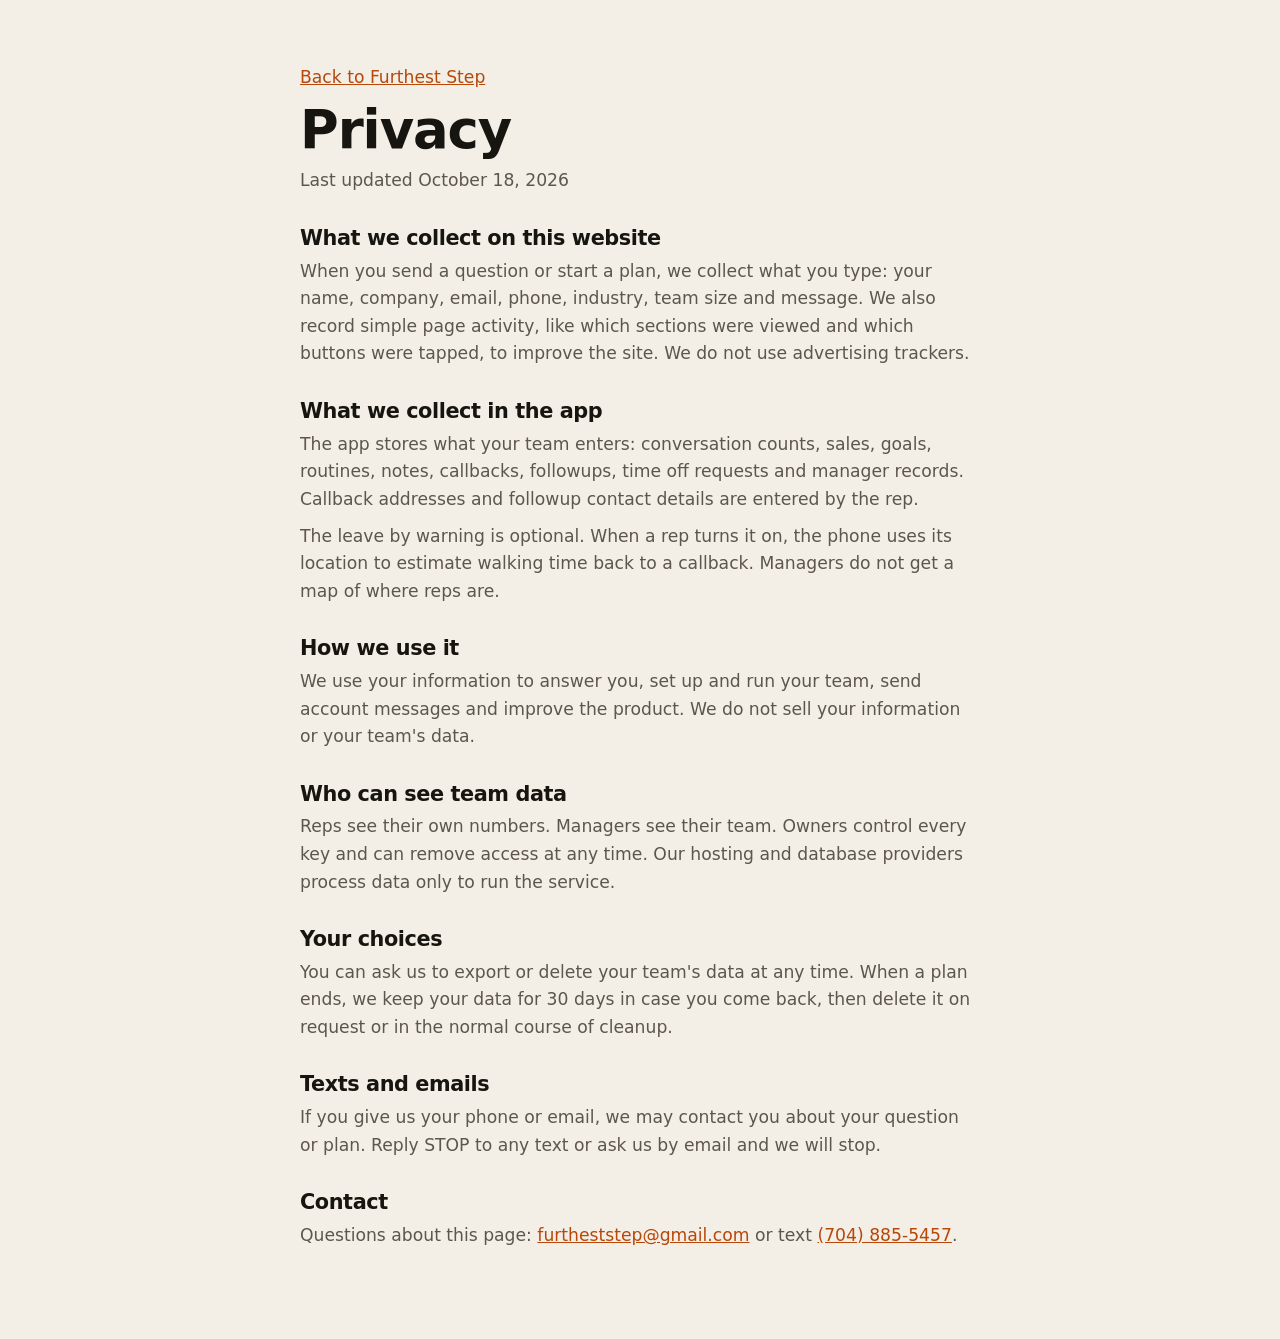
==== privacy.html @ fbd8102a "Features section, car sales, intro pricing, privacy and terms, industry image fix, honest industry l" ====
<!doctype html><html lang="en"><head><meta charset="utf-8"><meta name="viewport" content="width=device-width,initial-scale=1">
<title>Privacy | Furthest Step</title>
<link href="https://api.fontshare.com/v2/css?f[]=cabinet-grotesk@700,800&f[]=satoshi@400,500,700&display=swap" rel="stylesheet">
<link rel="stylesheet" href="./base.css"><link rel="stylesheet" href="./style.css?v=15"></head><body><main class="legal">
<p><a href="./index.html">Back to Furthest Step</a></p><h1>Privacy</h1><p>Last updated October 18, 2026</p><h2>What we collect on this website</h2>
<p>When you send a question or start a plan, we collect what you type: your name, company, email, phone, industry, team size and message. We also record simple page activity, like which sections were viewed and which buttons were tapped, to improve the site. We do not use advertising trackers.</p>
<h2>What we collect in the app</h2>
<p>The app stores what your team enters: conversation counts, sales, goals, routines, notes, callbacks, followups, time off requests and manager records. Callback addresses and followup contact details are entered by the rep.</p>
<p>The leave by warning is optional. When a rep turns it on, the phone uses its location to estimate walking time back to a callback. Managers do not get a map of where reps are.</p>
<h2>How we use it</h2>
<p>We use your information to answer you, set up and run your team, send account messages and improve the product. We do not sell your information or your team's data.</p>
<h2>Who can see team data</h2>
<p>Reps see their own numbers. Managers see their team. Owners control every key and can remove access at any time. Our hosting and database providers process data only to run the service.</p>
<h2>Your choices</h2>
<p>You can ask us to export or delete your team's data at any time. When a plan ends, we keep your data for 30 days in case you come back, then delete it on request or in the normal course of cleanup.</p>
<h2>Texts and emails</h2>
<p>If you give us your phone or email, we may contact you about your question or plan. Reply STOP to any text or ask us by email and we will stop.</p><h2>Contact</h2><p>Questions about this page: <a href="mailto:furtheststep@gmail.com">furtheststep@gmail.com</a> or text <a href="sms:+17048855457">(704) 885-5457</a>.</p></main></body></html>
---- base.css ----
*,*::before,*::after{box-sizing:border-box;margin:0;padding:0}
html{-moz-text-size-adjust:none;-webkit-text-size-adjust:none;text-size-adjust:none;-webkit-font-smoothing:antialiased;-moz-osx-font-smoothing:grayscale;text-rendering:optimizeLegibility;scroll-behavior:smooth;scroll-padding-top:5rem}
body{min-height:100dvh;line-height:1.6;font-family:var(--font-body,sans-serif);font-size:var(--text-base);color:var(--color-text);background-color:var(--color-bg)}
img,picture,video,canvas,svg{display:block;max-width:100%;height:auto}
ul[role='list'],ol[role='list']{list-style:none}
input,button,textarea,select{font:inherit;color:inherit}
h1,h2,h3,h4,h5,h6{text-wrap:balance;line-height:1.1}
p,li,figcaption{text-wrap:pretty;max-width:68ch}
::selection{background:oklch(from var(--color-primary) l c h / .3);color:var(--color-text)}
:focus-visible{outline:2px solid var(--color-primary);outline-offset:3px;border-radius:4px}
@media (prefers-reduced-motion:reduce){*,*::before,*::after{animation-duration:.01ms!important;animation-iteration-count:1!important;transition-duration:.01ms!important;scroll-behavior:auto!important}}
button{cursor:pointer;background:none;border:none}
table{border-collapse:collapse;width:100%}
a,button,[role='button'],input,textarea,select{transition:color .18s ease,background .18s ease,border-color .18s ease,box-shadow .18s ease,transform .18s ease}
.sr-only{position:absolute;width:1px;height:1px;padding:0;margin:-1px;overflow:hidden;clip:rect(0,0,0,0);white-space:nowrap;border-width:0}
---- style.css ----
:root{
  --color-bg:#F3EFE6;--color-surface:#FBF9F4;--color-surface-2:#ECE6DA;
  --color-text:#17150F;--color-muted:#5C574C;--color-faint:#8C8678;--color-line:#D9D2C3;
  --color-primary:#F26A1B;--color-primary-ink:#1A0F05;--color-primary-deep:#B8470A;
  --color-ink:#17150F;--color-ink-2:#24211A;--color-paper:#F3EFE6;
  --color-good:#2F7D4F;--color-warn:#B8470A;
  --font-display:'Cabinet Grotesk','Satoshi',system-ui,sans-serif;
  --font-body:'Satoshi',system-ui,sans-serif;
  --text-xs:clamp(.75rem,.72rem + .15vw,.82rem);
  --text-sm:clamp(.875rem,.85rem + .15vw,.95rem);
  --text-base:clamp(1rem,.97rem + .15vw,1.075rem);
  --text-lg:clamp(1.125rem,1.05rem + .4vw,1.3rem);
  --text-xl:clamp(1.4rem,1.2rem + 1vw,1.9rem);
  --text-2xl:clamp(2rem,1.5rem + 2.4vw,3.3rem);
  --text-hero:clamp(2.6rem,1.6rem + 4.6vw,5.6rem);
  --radius:14px;--radius-sm:8px;--radius-lg:24px;
  --shadow:0 1px 2px rgba(23,21,15,.06),0 8px 24px rgba(23,21,15,.08);
  --shadow-lg:0 2px 4px rgba(23,21,15,.08),0 24px 60px rgba(23,21,15,.18);
  --wrap:1200px;
}
body{overflow-x:hidden}
.wrap{max-width:var(--wrap);margin-inline:auto;padding-inline:clamp(1.1rem,4vw,2.5rem)}
.eyebrow{font-size:var(--text-xs);font-weight:700;letter-spacing:.14em;text-transform:uppercase;color:var(--color-primary-deep)}
.dark .eyebrow{color:var(--color-primary)}
h1,h2,h3{font-family:var(--font-display);font-weight:800;letter-spacing:-.02em}
h2{font-size:var(--text-2xl)}
h3{font-size:var(--text-lg);font-weight:700;letter-spacing:-.01em}
.lede{font-size:var(--text-lg);color:var(--color-muted);max-width:56ch}
.dark{background:var(--color-ink);color:var(--color-paper)}
.dark .lede,.dark .muted{color:#BDB6A6}
.muted{color:var(--color-muted)}
section{padding-block:clamp(4.5rem,9vw,8rem)}
.sec-head{display:grid;gap:1rem;margin-bottom:clamp(2.2rem,5vw,3.5rem);max-width:780px}

/* buttons */
.btn{display:inline-flex;align-items:center;justify-content:center;gap:.55rem;font-weight:700;font-size:var(--text-sm);padding:.95rem 1.4rem;border-radius:999px;text-decoration:none;white-space:nowrap;line-height:1}
.btn-primary{background:var(--color-primary);color:var(--color-primary-ink)}
.btn-primary:hover{background:#FF7A2B;transform:translateY(-1px);box-shadow:0 10px 24px rgba(242,106,27,.35)}
.btn-ink{background:var(--color-ink);color:var(--color-paper)}
.btn-ink:hover{background:#000;transform:translateY(-1px)}
.btn-ghost{border:1.5px solid currentColor;color:inherit}
.btn-ghost:hover{background:rgba(127,127,127,.12)}
.btn svg{width:18px;height:18px}

/* header */
.hdr{position:fixed;inset:0 0 auto 0;z-index:50;transition:background .3s ease,box-shadow .3s ease,transform .35s ease}
.hdr.solid{background:rgba(243,239,230,.92);backdrop-filter:blur(10px);box-shadow:0 1px 0 var(--color-line)}
.hdr.hide{transform:translateY(-100%)}
.hdr .wrap{display:flex;align-items:center;justify-content:space-between;height:68px;gap:1rem}
.brand{display:flex;align-items:center;gap:.6rem;text-decoration:none;color:var(--color-paper);font-family:var(--font-display);font-weight:800;font-size:1.15rem;letter-spacing:-.01em}
.hdr.solid .brand{color:var(--color-text)}
.brand-mark{display:inline-flex;gap:3px}
.brand-mark i{display:block;width:4px;height:20px;border-radius:2px;background:currentColor}
.brand-mark i:last-child{background:var(--color-primary);transform:rotate(-24deg) translateX(-9px);width:4px;height:24px;margin-top:-2px}
.nav{display:flex;gap:1.6rem;align-items:center}
.nav a{color:rgba(243,239,230,.85);text-decoration:none;font-size:var(--text-sm);font-weight:500}
.hdr.solid .nav a{color:var(--color-muted)}
.nav a:hover{color:var(--color-primary)}
.hdr .btn{padding:.7rem 1.1rem}
@media (max-width:900px){.nav{display:none}}

/* hero */
.hero{position:relative;min-height:100svh;display:grid;align-items:center;padding-block:7rem 4rem;color:var(--color-paper);background:var(--color-ink);overflow:hidden}
.hero-bg{position:absolute;inset:0;z-index:0}
.hero-bg img{width:100%;height:100%;object-fit:cover;object-position:30% 40%;transform:scale(1.08);animation:heroZoom 18s ease-out forwards;opacity:.55}
.hero-bg::after{content:"";position:absolute;inset:0;background:linear-gradient(90deg,rgba(23,21,15,.96) 0%,rgba(23,21,15,.82) 42%,rgba(23,21,15,.35) 100%)}
@keyframes heroZoom{to{transform:scale(1)}}
.hero .wrap{position:relative;z-index:1;display:grid;grid-template-columns:1.15fr .85fr;gap:clamp(2rem,5vw,4rem);align-items:center}
.hero h1{font-size:var(--text-hero);line-height:.98;letter-spacing:-.035em}
.hero h1 .swap{display:inline-block;color:var(--color-primary);min-width:3ch}
.hero h1 .swap span{display:inline-block;animation:wordIn .55s cubic-bezier(.2,.8,.2,1) both}
@keyframes wordIn{from{opacity:0;transform:translateY(.4em) rotate(2deg)}to{opacity:1;transform:none}}
.hero .lede{color:#D6CFBF;margin-top:1.4rem}
.hero-ctas{display:flex;gap:.8rem;flex-wrap:wrap;margin-top:2rem}
.hero-proof{display:flex;gap:1.6rem;flex-wrap:wrap;margin-top:2.4rem;font-size:var(--text-sm);color:#BDB6A6}
.hero-proof b{color:var(--color-paper);font-weight:700}
.hero-proof > span{display:flex;align-items:center;gap:.5rem}
.hero-proof > span::before{content:"";width:8px;height:8px;border-radius:50%;background:var(--color-primary);box-shadow:0 0 0 4px rgba(242,106,27,.2)}
@media (max-width:900px){.hero .wrap{grid-template-columns:1fr}.hero-phone-wrap{order:2}}

/* phone */
.phone{width:min(320px,82vw);margin-inline:auto;aspect-ratio:9/18.5;background:#0E0D0A;border-radius:44px;padding:12px;box-shadow:0 40px 80px rgba(0,0,0,.5),inset 0 0 0 2px #2c2a24;position:relative}
.phone::before{content:"";position:absolute;top:18px;left:50%;transform:translateX(-50%);width:90px;height:22px;border-radius:12px;background:#000;z-index:3}
.screen{height:100%;border-radius:34px;background:#F7F4EC;color:var(--color-text);overflow:hidden;display:flex;flex-direction:column;padding:46px 16px 16px;position:relative;font-size:13px}
.scr-top{display:flex;justify-content:space-between;align-items:center;margin-bottom:10px}
.scr-top b{font-family:var(--font-display);font-size:16px}
.scr-pill{font-size:10px;font-weight:700;padding:3px 8px;border-radius:99px;background:#E9E3D5;color:var(--color-muted)}
.scr-pill.live{background:rgba(47,125,79,.14);color:var(--color-good)}
.counters{display:grid;grid-template-columns:repeat(4,1fr);gap:7px}
.ctr{background:#fff;border:1px solid #E3DDCF;border-radius:14px;padding:10px 4px 8px;text-align:center;position:relative;overflow:hidden;cursor:pointer;user-select:none}
.ctr .k{font-family:var(--font-display);font-weight:800;font-size:22px;line-height:1}
.ctr .n{font-family:var(--font-display);font-weight:800;font-size:20px;font-variant-numeric:tabular-nums;margin-top:4px}
.ctr .l{font-size:9px;color:var(--color-faint);margin-top:2px;line-height:1.15;min-height:2.3em}
.ctr.hit{animation:hit .45s ease}
.ctr.hit::after{content:"";position:absolute;inset:0;background:radial-gradient(circle,rgba(242,106,27,.35),transparent 70%);animation:ripple .5s ease forwards}
@keyframes hit{30%{transform:scale(.92)}}
@keyframes ripple{from{opacity:1;transform:scale(.3)}to{opacity:0;transform:scale(1.6)}}
.ctr.s{background:var(--color-ink);color:var(--color-paper);border-color:var(--color-ink)}
.ctr.s .l{color:#A8A190}
.funnel{margin-top:12px;background:#fff;border:1px solid #E3DDCF;border-radius:14px;padding:10px 12px}
.frow{display:grid;grid-template-columns:62px 1fr 34px;align-items:center;gap:8px;font-size:11px;margin:5px 0}
.fbar{height:8px;background:#EEE8DB;border-radius:9px;overflow:hidden}
.fbar i{display:block;height:100%;background:var(--color-ink);border-radius:9px;width:0;transition:width .7s cubic-bezier(.2,.8,.2,1)}
.frow:last-child .fbar i{background:var(--color-primary)}
.frow em{font-style:normal;text-align:right;font-variant-numeric:tabular-nums;color:var(--color-muted)}
.coach{margin-top:12px;background:var(--color-ink);color:var(--color-paper);border-radius:14px;padding:12px;opacity:0;transform:translateY(10px);transition:all .5s ease}
.coach.on{opacity:1;transform:none}
.coach small{display:block;color:var(--color-primary);font-weight:700;font-size:10px;letter-spacing:.1em;text-transform:uppercase;margin-bottom:4px}
.coach p{font-size:12px;line-height:1.45}
.scr-foot{margin-top:auto;display:flex;justify-content:space-between;font-size:10px;color:var(--color-faint)}

/* marquee */
.marq{background:var(--color-primary);color:var(--color-primary-ink);overflow:hidden;padding-block:1rem;border-block:2px solid var(--color-ink)}
.marq-track{display:flex;gap:3rem;width:max-content;animation:marq 38s linear infinite;font-family:var(--font-display);font-weight:800;font-size:var(--text-xl);letter-spacing:-.01em}
.marq-track span{display:flex;align-items:center;gap:3rem;white-space:nowrap}
.marq-track span::after{content:"";width:14px;height:14px;background:var(--color-ink);transform:rotate(45deg)}
@keyframes marq{to{transform:translateX(-50%)}}

/* tally vs coach */
.tally-grid{display:grid;grid-template-columns:1fr auto 1fr;gap:clamp(1rem,3vw,2.5rem);align-items:stretch}
.card{background:var(--color-surface);border:1px solid var(--color-line);border-radius:var(--radius-lg);padding:clamp(1.4rem,3vw,2.2rem);box-shadow:var(--shadow)}
.sheet{background:repeating-linear-gradient(#FBF9F4 0 31px,#E4DCCB 31px 32px);position:relative}
.sheet h3,.sheet .muted{background:#FBF9F4;display:inline-block;padding-right:.4rem}
.sheet-row{display:grid;grid-template-columns:110px 1fr;align-items:center;height:32px;font-weight:600;font-size:var(--text-sm)}
.tal{display:flex;gap:6px;align-items:center}
.tal svg{width:46px;height:28px;overflow:visible}
.tal path{stroke:#2B2A8C;stroke-width:2.4;fill:none;stroke-linecap:round;stroke-dasharray:40;stroke-dashoffset:40}
.in .tal path{animation:draw .35s ease forwards}
@keyframes draw{to{stroke-dashoffset:0}}
.arrow-col{display:grid;place-items:center}
.arrow-col svg{width:64px;height:64px;color:var(--color-primary)}
.tell{display:grid;gap:.8rem;margin-top:1.2rem}
.tell div{display:flex;gap:.7rem;align-items:flex-start;font-size:var(--text-sm)}
.tell div::before{content:"";flex:none;width:20px;height:20px;border-radius:50%;margin-top:2px;background:var(--color-primary) url("data:image/svg+xml,%3Csvg xmlns='http://www.w3.org/2000/svg' viewBox='0 0 24 24' fill='none' stroke='%231A0F05' stroke-width='3.5' stroke-linecap='round' stroke-linejoin='round'%3E%3Cpath d='M5 12l5 5L20 7'/%3E%3C/svg%3E") center/12px no-repeat}
.sheet .tell div::before{background:#C9C1AE url("data:image/svg+xml,%3Csvg xmlns='http://www.w3.org/2000/svg' viewBox='0 0 24 24' fill='none' stroke='%23fff' stroke-width='3.5' stroke-linecap='round'%3E%3Cpath d='M6 6l12 12M18 6L6 18'/%3E%3C/svg%3E") center/11px no-repeat}
@media (max-width:860px){.tally-grid{grid-template-columns:1fr}.arrow-col svg{transform:rotate(90deg)}}

/* demo */
.demo{display:grid;grid-template-columns:.9fr 1.1fr;gap:clamp(2rem,5vw,4.5rem);align-items:center}
.demo-steps{display:grid;gap:1.4rem;margin-top:2rem}
.step{display:grid;grid-template-columns:48px 1fr;gap:1rem}
.step b{display:grid;place-items:center;width:48px;height:48px;border-radius:14px;background:var(--color-ink);color:var(--color-paper);font-family:var(--font-display);font-size:1.3rem}
.step p{color:var(--color-muted);font-size:var(--text-sm);margin-top:.2rem}
.demo-panel{background:var(--color-ink);border-radius:var(--radius-lg);padding:clamp(1.2rem,3vw,2rem);color:var(--color-paper);display:grid;grid-template-columns:auto 1fr;gap:1.6rem;align-items:center;box-shadow:var(--shadow-lg)}
.demo-panel .phone{width:250px;box-shadow:none;background:#000}
.demo-side h3{font-size:var(--text-xl)}
.demo-side p{color:#BDB6A6;font-size:var(--text-sm);margin-top:.5rem}
.demo-btns{display:flex;flex-wrap:wrap;gap:.5rem;margin-top:1.2rem}
.chip{border:1.5px solid #4A463C;color:var(--color-paper);padding:.55rem .9rem;border-radius:99px;font-size:var(--text-xs);font-weight:700}
.chip:hover{border-color:var(--color-primary);color:var(--color-primary)}
.chip[aria-pressed=true]{background:var(--color-primary);border-color:var(--color-primary);color:var(--color-primary-ink)}
@media (max-width:980px){.demo{grid-template-columns:1fr}}
@media (max-width:640px){.demo-panel{grid-template-columns:1fr}.demo-panel .phone{width:min(270px,80vw)}}

/* industries */
.ind-tabs{display:flex;gap:.5rem;flex-wrap:wrap;margin-bottom:2rem}
.tab{padding:.7rem 1.1rem;border-radius:99px;border:1.5px solid var(--color-line);background:var(--color-surface);font-weight:700;font-size:var(--text-sm);color:var(--color-muted)}
.tab:hover{border-color:var(--color-ink);color:var(--color-text)}
.tab[aria-selected=true]{background:var(--color-ink);border-color:var(--color-ink);color:var(--color-paper)}
.ind{display:grid;grid-template-columns:1fr 1fr;gap:0;background:var(--color-surface);border:1px solid var(--color-line);border-radius:var(--radius-lg);overflow:hidden;box-shadow:var(--shadow)}
.ind-img{position:relative;min-height:420px;background:#222}
.ind-img img{position:absolute;inset:0;width:100%;height:100%;object-fit:cover;transition:opacity .5s ease,transform 1.2s ease}
.ind-img img.fade{opacity:0;transform:scale(1.04)}
.ind-img .tag{position:absolute;left:1rem;bottom:1rem;background:var(--color-primary);color:var(--color-primary-ink);font-weight:800;font-size:var(--text-xs);padding:.45rem .8rem;border-radius:99px;letter-spacing:.06em;text-transform:uppercase}
.ind-body{padding:clamp(1.4rem,3.5vw,2.6rem);display:grid;gap:1.3rem;align-content:start}
.ind-body > *{transition:opacity .35s ease,transform .35s ease}
.ind-body.swapping > *{opacity:0;transform:translateY(8px)}
.ind-body h3{font-size:var(--text-xl);font-family:var(--font-display);font-weight:800}
.stages{display:grid;grid-template-columns:repeat(4,1fr);gap:.5rem}
.stage{border:1px solid var(--color-line);border-radius:12px;padding:.7rem .6rem;background:#fff}
.stage b{font-family:var(--font-display);font-size:1.5rem;display:block;line-height:1}
.stage span{font-size:var(--text-xs);color:var(--color-muted);line-height:1.25;display:block;margin-top:.3rem}
.stage:last-child{background:var(--color-ink);color:var(--color-paper);border-color:var(--color-ink)}
.stage:last-child span{color:#BDB6A6}
.objection{border-left:4px solid var(--color-primary);padding:.2rem 0 .2rem 1rem}
.objection q{font-weight:700;display:block;font-size:var(--text-base)}
.objection p{font-size:var(--text-sm);color:var(--color-muted);margin-top:.35rem}
.ind-list{display:grid;gap:.5rem;font-size:var(--text-sm)}
.ind-list li{display:flex;gap:.6rem;list-style:none}
.ind-list li::before{content:"";flex:none;width:7px;height:7px;margin-top:.55em;background:var(--color-primary);transform:rotate(45deg)}
@media (max-width:900px){.ind{grid-template-columns:1fr}.ind-img{min-height:260px}}
@media (max-width:480px){.stages{grid-template-columns:repeat(2,1fr)}}

/* coaching methods */
.methods{display:grid;grid-template-columns:repeat(12,1fr);gap:1rem}
.m{background:var(--color-ink-2);border:1px solid #37332A;border-radius:var(--radius-lg);padding:1.6rem;display:grid;gap:.6rem;align-content:start;grid-column:span 4;position:relative;overflow:hidden}
.m.wide{grid-column:span 8}
.m.tall{grid-row:span 2}
.m .tagline{font-size:var(--text-xs);text-transform:uppercase;letter-spacing:.12em;color:var(--color-primary);font-weight:700}
.m h3{font-size:var(--text-xl);font-family:var(--font-display);font-weight:800}
.m p{color:#BDB6A6;font-size:var(--text-sm)}
.m .big{font-family:var(--font-display);font-weight:800;font-size:clamp(3rem,6vw,5rem);line-height:.9;color:var(--color-primary);letter-spacing:-.04em}
.air{display:grid;gap:.6rem;margin-top:.6rem}
.air div{display:grid;grid-template-columns:38px 1fr;gap:.8rem;align-items:start;font-size:var(--text-sm);color:#D6CFBF}
.air b{display:grid;place-items:center;height:38px;border-radius:10px;background:var(--color-primary);color:var(--color-primary-ink);font-family:var(--font-display);font-size:1.2rem}
@media (max-width:980px){.m,.m.wide{grid-column:span 6}}
@media (max-width:640px){.m,.m.wide{grid-column:span 12}.m.tall{grid-row:auto}}

/* manager */
.mgr{display:grid;grid-template-columns:1.1fr .9fr;gap:clamp(2rem,5vw,4rem);align-items:center}
.report{background:var(--color-surface);border:1px solid var(--color-line);border-radius:var(--radius-lg);box-shadow:var(--shadow-lg);overflow:hidden}
.rep-head{display:flex;justify-content:space-between;align-items:center;padding:1rem 1.3rem;border-bottom:1px solid var(--color-line);gap:1rem;flex-wrap:wrap}
.rep-head b{font-family:var(--font-display);font-size:1.1rem}
.periods{display:flex;gap:.3rem;flex-wrap:wrap}
.periods button{font-size:11px;font-weight:700;padding:.35rem .6rem;border-radius:99px;color:var(--color-muted);border:1px solid var(--color-line)}
.periods button[aria-pressed=true]{background:var(--color-ink);color:var(--color-paper);border-color:var(--color-ink)}
.kpis{display:grid;grid-template-columns:repeat(4,1fr);border-bottom:1px solid var(--color-line)}
.kpi{padding:1rem 1.3rem;border-right:1px solid var(--color-line)}
.kpi:last-child{border-right:0}
.kpi small{font-size:var(--text-xs);color:var(--color-muted);font-weight:600}
.kpi b{display:block;font-family:var(--font-display);font-size:1.8rem;font-variant-numeric:tabular-nums;line-height:1.1}
.reps{padding:.6rem 1.3rem 1.2rem}
.rrow{display:grid;grid-template-columns:110px 1fr 70px;gap:.8rem;align-items:center;padding:.55rem 0;border-bottom:1px dashed var(--color-line);font-size:var(--text-sm)}
.rrow:last-child{border-bottom:0}
.rbar{height:10px;background:var(--color-surface-2);border-radius:9px;overflow:hidden;display:flex}
.rbar i{display:block;height:100%;transition:width .8s cubic-bezier(.2,.8,.2,1);width:0}
.rbar i:nth-child(1){background:#C9C1AE}.rbar i:nth-child(2){background:#7E776A}.rbar i:nth-child(3){background:var(--color-ink)}.rbar i:nth-child(4){background:var(--color-primary)}
.flag{font-size:11px;font-weight:700;padding:.25rem .5rem;border-radius:99px;text-align:center}
.flag.ok{background:rgba(47,125,79,.12);color:var(--color-good)}
.flag.watch{background:rgba(242,106,27,.14);color:var(--color-primary-deep)}
.legend{display:flex;gap:1rem;font-size:11px;color:var(--color-muted);padding:0 1.3rem 1rem;flex-wrap:wrap}
.legend span{display:flex;align-items:center;gap:.35rem}
.legend i{width:10px;height:10px;border-radius:3px;display:block}
.mgr-points{display:grid;gap:1.1rem;margin-top:1.6rem}
.mgr-points div{display:grid;grid-template-columns:28px 1fr;gap:.8rem}
.mgr-points svg{width:24px;height:24px;color:var(--color-primary-deep)}
.mgr-points b{display:block}
.mgr-points span{color:var(--color-muted);font-size:var(--text-sm)}
@media (max-width:980px){.mgr{grid-template-columns:1fr}}
@media (max-width:560px){.kpis{grid-template-columns:repeat(2,1fr)}.kpi:nth-child(2){border-right:0}.kpi:nth-child(-n+2){border-bottom:1px solid var(--color-line)}.rrow{grid-template-columns:80px 1fr 60px}}

/* photo band */
.band{position:relative;min-height:62vh;display:grid;align-items:end;color:var(--color-paper);overflow:hidden;padding:0}
.band img{position:absolute;inset:-10% 0;width:100%;height:120%;object-fit:cover;will-change:transform}
.band::after{content:"";position:absolute;inset:0;background:linear-gradient(0deg,rgba(23,21,15,.92),rgba(23,21,15,.15) 70%)}
.band .wrap{position:relative;z-index:1;padding-block:4rem;width:100%}
.band blockquote{font-family:var(--font-display);font-weight:800;font-size:var(--text-2xl);line-height:1.05;letter-spacing:-.02em;max-width:22ch}
.band blockquote em{font-style:normal;color:var(--color-primary)}

/* ROI */
.roi{display:grid;grid-template-columns:1fr 1fr;gap:clamp(1.5rem,4vw,3rem);align-items:stretch}
.sliders{display:grid;gap:1.6rem}
.sl label{display:flex;justify-content:space-between;font-weight:700;font-size:var(--text-sm);margin-bottom:.6rem;gap:1rem}
.sl label output{font-family:var(--font-display);font-size:1.3rem;font-variant-numeric:tabular-nums}
input[type=range]{width:100%;accent-color:var(--color-primary);height:28px}
.sl small{color:var(--color-muted);font-size:var(--text-xs)}
.roi-out{background:var(--color-ink);color:var(--color-paper);border-radius:var(--radius-lg);padding:clamp(1.5rem,4vw,2.5rem);display:grid;gap:1.2rem;align-content:center}
.roi-out .big{font-family:var(--font-display);font-weight:800;font-size:clamp(2.6rem,6vw,4.6rem);line-height:1;color:var(--color-primary);font-variant-numeric:tabular-nums;letter-spacing:-.03em}
.roi-lines{display:grid;gap:.5rem;font-size:var(--text-sm);color:#D6CFBF}
.roi-lines div{display:flex;justify-content:space-between;border-bottom:1px dashed #3A362D;padding-bottom:.5rem;gap:1rem}
.roi-lines b{color:var(--color-paper);font-variant-numeric:tabular-nums}
.fine{font-size:var(--text-xs);color:var(--color-faint)}
@media (max-width:900px){.roi{grid-template-columns:1fr}}

/* pricing */
.plans{display:grid;grid-template-columns:repeat(3,1fr);gap:1.2rem;align-items:stretch}
.plan{background:var(--color-surface);border:1.5px solid var(--color-line);border-radius:var(--radius-lg);padding:2rem;display:flex;flex-direction:column;gap:1.2rem;position:relative}
.plan.feat{background:var(--color-ink);color:var(--color-paper);border-color:var(--color-ink);transform:translateY(-10px);box-shadow:var(--shadow-lg)}
.plan .badge{position:absolute;top:-13px;left:2rem;background:var(--color-primary);color:var(--color-primary-ink);font-size:11px;font-weight:800;letter-spacing:.08em;text-transform:uppercase;padding:.35rem .75rem;border-radius:99px}
.plan h3{font-size:var(--text-xl);font-family:var(--font-display);font-weight:800}
.plan .who{font-size:var(--text-sm);color:var(--color-muted)}
.plan.feat .who,.plan.feat li{color:#D6CFBF}
.price{display:flex;align-items:baseline;gap:.4rem}
.price b{font-family:var(--font-display);font-size:clamp(2.6rem,4vw,3.4rem);font-weight:800;letter-spacing:-.03em;line-height:1}
.price span{color:var(--color-muted);font-size:var(--text-sm)}
.plan.feat .price span{color:#BDB6A6}
.per{font-size:var(--text-xs);color:var(--color-primary-deep);font-weight:700}
.plan.feat .per{color:var(--color-primary)}
.plan ul{display:grid;gap:.6rem;font-size:var(--text-sm);flex:1}
.plan li{list-style:none;display:flex;gap:.6rem}
.plan li::before{content:"";flex:none;width:18px;height:18px;margin-top:2px;border-radius:50%;background:var(--color-primary) url("data:image/svg+xml,%3Csvg xmlns='http://www.w3.org/2000/svg' viewBox='0 0 24 24' fill='none' stroke='%231A0F05' stroke-width='3.5' stroke-linecap='round' stroke-linejoin='round'%3E%3Cpath d='M5 12l5 5L20 7'/%3E%3C/svg%3E") center/11px no-repeat}
.plan .btn{width:100%}
.guar{display:flex;gap:2rem;justify-content:center;flex-wrap:wrap;margin-top:2.4rem;font-size:var(--text-sm);color:var(--color-muted)}
.guar span{display:flex;gap:.5rem;align-items:center}
.guar svg{width:18px;height:18px;color:var(--color-good)}
@media (max-width:980px){.plans{grid-template-columns:1fr;max-width:520px;margin-inline:auto}.plan.feat{transform:none}}

/* faq */
.faq{display:grid;grid-template-columns:.8fr 1.2fr;gap:clamp(2rem,5vw,4rem)}
.faq details{border-bottom:1px solid var(--color-line);padding-block:1.2rem}
.faq summary{cursor:pointer;font-weight:700;font-size:var(--text-base);list-style:none;display:flex;justify-content:space-between;gap:1rem;align-items:center}
.faq summary::-webkit-details-marker{display:none}
.faq summary::after{content:"+";font-family:var(--font-display);font-size:1.6rem;line-height:1;color:var(--color-primary-deep);transition:transform .25s ease}
.faq details[open] summary::after{transform:rotate(45deg)}
.faq details p{color:var(--color-muted);margin-top:.7rem;font-size:var(--text-sm)}
@media (max-width:900px){.faq{grid-template-columns:1fr}}

/* contact */
.contact{display:grid;grid-template-columns:.9fr 1.1fr;gap:clamp(2rem,5vw,4rem);align-items:start}
.ways{display:grid;gap:.8rem;margin-top:1.6rem}
.way{display:flex;align-items:center;gap:1rem;padding:1rem 1.2rem;border-radius:var(--radius);border:1px solid #3A362D;color:var(--color-paper);text-decoration:none}
.way:hover{border-color:var(--color-primary)}
.way svg{width:22px;height:22px;color:var(--color-primary);flex:none}
.way small{display:block;color:#A8A190;font-size:var(--text-xs)}
form.f{display:grid;gap:1rem;background:var(--color-ink-2);border:1px solid #37332A;border-radius:var(--radius-lg);padding:clamp(1.4rem,3vw,2rem)}
.f .row{display:grid;grid-template-columns:1fr 1fr;gap:1rem}
.f label{display:grid;gap:.4rem;font-size:var(--text-xs);font-weight:700;color:#BDB6A6;letter-spacing:.02em}
.f input,.f select,.f textarea{background:#14120D;border:1.5px solid #3A362D;border-radius:10px;padding:.8rem .9rem;color:var(--color-paper);font-size:var(--text-sm);width:100%}
.f input:focus,.f select:focus,.f textarea:focus{outline:none;border-color:var(--color-primary)}
.f textarea{min-height:110px;resize:vertical}
.f .msg{font-size:var(--text-sm);min-height:1.4em}
.f .msg.ok{color:#7FD3A0}.f .msg.err{color:#FF9B6B}
@media (max-width:900px){.contact{grid-template-columns:1fr}}
@media (max-width:520px){.f .row{grid-template-columns:1fr}}

/* modal */
.modal{position:fixed;inset:0;z-index:100;display:none;place-items:center;padding:1rem;background:rgba(10,9,6,.7);backdrop-filter:blur(4px)}
.modal.open{display:grid;animation:fadeIn .25s ease}
@keyframes fadeIn{from{opacity:0}}
.modal-box{background:var(--color-surface);color:var(--color-text);border-radius:var(--radius-lg);width:min(560px,100%);max-height:92vh;overflow:auto;padding:clamp(1.4rem,4vw,2.2rem);position:relative;animation:pop .35s cubic-bezier(.2,.8,.2,1)}
@keyframes pop{from{transform:translateY(20px) scale(.97);opacity:0}}
.modal-x{position:absolute;top:1rem;right:1rem;width:36px;height:36px;border-radius:50%;display:grid;place-items:center;background:var(--color-surface-2)}
.modal-x:hover{background:var(--color-line)}
.modal-box h3{font-size:var(--text-xl);font-family:var(--font-display);font-weight:800;padding-right:2.5rem}
.modal-box .sum{display:flex;justify-content:space-between;background:var(--color-surface-2);padding:.9rem 1rem;border-radius:12px;margin:1rem 0;font-weight:700;gap:1rem}
.modal-box form{display:grid;gap:.9rem}
.modal-box label{display:grid;gap:.35rem;font-size:var(--text-xs);font-weight:700;color:var(--color-muted)}
.modal-box input,.modal-box select{border:1.5px solid var(--color-line);border-radius:10px;padding:.75rem .85rem;background:#fff;font-size:var(--text-sm)}
.modal-box input:focus,.modal-box select:focus{outline:none;border-color:var(--color-primary)}
.modal-box .row{display:grid;grid-template-columns:1fr 1fr;gap:.9rem}
.modal-box .msg{font-size:var(--text-sm);min-height:1.2em}
.modal-box .msg.err{color:var(--color-warn)}
@media (max-width:520px){.modal-box .row{grid-template-columns:1fr}}

/* footer */
footer{background:#0E0D0A;color:#A8A190;padding-block:3rem;font-size:var(--text-sm)}
footer .wrap{display:flex;justify-content:space-between;gap:2rem;flex-wrap:wrap;align-items:center}
footer a{color:#D6CFBF;text-decoration:none}
footer a:hover{color:var(--color-primary)}
footer .brand{color:var(--color-paper)}

/* reveal */
.rv{opacity:0;transform:translateY(28px);transition:opacity .8s cubic-bezier(.2,.8,.2,1),transform .8s cubic-bezier(.2,.8,.2,1)}
.rv.in{opacity:1;transform:none}
.rv.d1{transition-delay:.08s}.rv.d2{transition-delay:.16s}.rv.d3{transition-delay:.24s}.rv.d4{transition-delay:.32s}
@media (prefers-reduced-motion:reduce){.rv{opacity:1;transform:none}}
.mobile-cta{display:none}
@media (max-width:640px){.mobile-cta{display:flex;position:fixed;left:1rem;right:1rem;bottom:1rem;z-index:40;box-shadow:0 12px 30px rgba(0,0,0,.35);transform:translateY(140%);transition:transform .35s ease}.mobile-cta.show{transform:none}}

/* owner dashboard */
.owner{position:fixed;inset:0;z-index:200;background:var(--color-bg);overflow:auto;display:none}
.owner.open{display:block}
.owner-top{position:sticky;top:0;background:var(--color-ink);color:var(--color-paper);z-index:2}
.owner-top .wrap{display:flex;justify-content:space-between;align-items:center;height:64px;gap:1rem}
.owner .wrap{padding-block:0}
.ogrid{display:grid;grid-template-columns:repeat(4,1fr);gap:1rem;margin-block:1.5rem}
.okpi{background:var(--color-surface);border:1px solid var(--color-line);border-radius:var(--radius);padding:1.1rem 1.2rem}
.okpi small{color:var(--color-muted);font-size:var(--text-xs);font-weight:700;text-transform:uppercase;letter-spacing:.08em}
.okpi b{display:block;font-family:var(--font-display);font-size:2rem;font-variant-numeric:tabular-nums}
.opanels{display:grid;grid-template-columns:1.3fr .7fr;gap:1rem;margin-bottom:1rem}
.opanel{background:var(--color-surface);border:1px solid var(--color-line);border-radius:var(--radius);padding:1.2rem;overflow:auto}
.opanel h3{font-size:var(--text-base);margin-bottom:.8rem}
.otable{font-size:var(--text-xs);width:100%}
.otable th{text-align:left;color:var(--color-muted);font-weight:700;padding:.4rem .5rem;border-bottom:1px solid var(--color-line);white-space:nowrap}
.otable td{padding:.5rem;border-bottom:1px solid var(--color-surface-2);vertical-align:top}
.empty{color:var(--color-muted);font-size:var(--text-sm);padding:1rem 0}
.login{max-width:420px;margin:12vh auto;background:var(--color-surface);border:1px solid var(--color-line);border-radius:var(--radius-lg);padding:2rem;display:grid;gap:1rem}
.login input,.oform input,.oform select{border:1.5px solid var(--color-line);border-radius:10px;padding:.75rem .85rem;background:#fff;width:100%;font-size:var(--text-sm)}
.oform{display:grid;gap:.6rem}
.oform .row{display:grid;grid-template-columns:1fr 1fr;gap:.6rem}
@media (max-width:900px){.ogrid{grid-template-columns:repeat(2,1fr)}.opanels{grid-template-columns:1fr}}

.goal{margin-top:10px;background:#fff;border:1px solid #E3DDCF;border-radius:14px;padding:10px 12px;display:grid;gap:7px}
.goal small{display:block;font-size:9px;font-weight:700;letter-spacing:.1em;text-transform:uppercase;color:var(--color-faint)}
.goal b{font-size:12px}
.gbar{height:7px;background:#EEE8DB;border-radius:9px;overflow:hidden}
.gbar i{display:block;height:100%;width:0;background:var(--color-primary);border-radius:9px;transition:width .6s ease}
.cb{display:flex;justify-content:space-between;font-size:10px;border-top:1px dashed #E3DDCF;padding-top:7px;gap:6px}
.cb span{color:var(--color-primary-deep);font-weight:700}
.hero-proof > span{gap:.6rem}

@media (max-width:980px){.mgr .report{order:2}}
.demo-ind{white-space:nowrap;display:flex;align-items:center;gap:.6rem;margin-top:.8rem;font-size:var(--text-xs);font-weight:700;text-transform:uppercase;letter-spacing:.08em;color:#BDB6A6}
.demo-ind select{flex:1;min-width:0;max-width:260px;padding:.55rem .7rem;border-radius:10px;border:1px solid rgba(255,255,255,.18);background:rgba(255,255,255,.06);color:#fff;font:inherit;font-size:var(--text-sm);text-transform:none;letter-spacing:0;font-weight:500}
.demo-ind select option{color:#17150F}
.demo>*,.demo-panel>*{min-width:0}
/* why it pays */
.why-math{background:var(--color-ink);color:var(--color-paper);border-radius:var(--radius-lg);padding:clamp(1.4rem,4vw,2.6rem);box-shadow:var(--shadow-lg)}
.wm-head{display:flex;justify-content:space-between;gap:1rem;flex-wrap:wrap;align-items:baseline}
.wm-note{font-size:var(--text-xs);color:#A9A293}
.wm-row{display:flex;align-items:stretch;gap:clamp(.5rem,2vw,1.2rem);margin-top:1.4rem}
.wm{flex:1;min-width:0;background:rgba(255,255,255,.05);border:1px solid rgba(255,255,255,.1);border-radius:16px;padding:1rem 1.1rem;display:flex;flex-direction:column;gap:.2rem}
.wm small{font-size:var(--text-xs);color:#BDB6A6;font-weight:700;text-transform:uppercase;letter-spacing:.06em}
.wm b{font-family:var(--font-display);font-size:clamp(2rem,5vw,3.4rem);line-height:1;font-weight:800;font-variant-numeric:tabular-nums}
.wm span{font-size:var(--text-sm);color:#BDB6A6}
.wm.hl{background:var(--color-primary);border-color:var(--color-primary);color:var(--color-primary-ink)}
.wm.hl small,.wm.hl span{color:var(--color-primary-ink)}
.wm.op{flex:0 0 auto;background:none;border:0;padding:0;justify-content:center;font-family:var(--font-display);font-size:2rem;color:#A9A293}
.wm-bar{display:flex;height:14px;border-radius:9px;overflow:hidden;background:rgba(255,255,255,.08);margin-top:1.6rem}
.wm-bar i{display:block;height:100%;width:0;transition:width 1.1s cubic-bezier(.2,.8,.2,1)}
.wm-bar i:first-child{background:#A9A293}.wm-bar i:last-child{background:var(--color-primary)}
.wm-foot{margin-top:.9rem;color:#DCD5C6;font-size:var(--text-base)}
.wm-foot b{color:#fff}
.why-grid{display:grid;grid-template-columns:repeat(3,1fr);gap:1rem;margin-top:1.6rem}
.wg{background:var(--color-surface);border:1px solid var(--color-line);border-radius:var(--radius);padding:1.4rem;transition:transform .25s,box-shadow .25s}
.wg:hover{transform:translateY(-3px);box-shadow:var(--shadow)}
.wg-n{font-family:var(--font-display);font-weight:800;font-size:clamp(1.8rem,3.5vw,2.4rem);color:var(--color-primary-deep);line-height:1}
.wg h3{margin-top:.6rem;font-size:var(--text-lg)}
.wg p{margin-top:.35rem;color:var(--color-muted);font-size:var(--text-sm)}
.time{display:grid;grid-template-columns:1fr 1.1fr;gap:clamp(1.5rem,4vw,3rem);margin-top:1.6rem;background:var(--color-surface-2);border-radius:var(--radius-lg);padding:clamp(1.4rem,4vw,2.4rem);align-items:center}
.time h3{font-size:var(--text-xl);margin-top:.4rem}
.time .muted{margin-top:.5rem;font-size:var(--text-sm)}
.time-list{list-style:none;padding:0;margin:0;display:grid;gap:.5rem}
.time-list li{display:flex;justify-content:space-between;gap:1rem;padding:.75rem 1rem;background:var(--color-surface);border-radius:12px;font-size:var(--text-sm)}
.time-list li b{white-space:nowrap}
.time-list li.tot{background:var(--color-ink);color:var(--color-paper)}
.time-list li.tot b{color:var(--color-primary)}
.risk{display:grid;grid-template-columns:repeat(4,1fr);gap:1rem;margin-top:1.6rem}
.risk div{border-top:3px solid var(--color-primary);padding-top:.8rem;display:flex;flex-direction:column}
.risk b{font-family:var(--font-display);font-size:var(--text-lg)}
.risk span{color:var(--color-muted);font-size:var(--text-sm)}
@media (max-width:860px){.why-grid{grid-template-columns:1fr 1fr}.time{grid-template-columns:1fr}.risk{grid-template-columns:1fr 1fr}}
@media (max-width:600px){.wm-row{flex-direction:column}.wm.op{display:none}.why-grid{grid-template-columns:1fr}.wm b{font-size:2.4rem}}
.be{margin-top:.35rem;font-size:var(--text-xs);font-weight:700;color:var(--color-primary-deep)}.dark .be,.plan.feat .be{color:var(--color-primary)}
/* live example */
.lvx{margin-top:1.6rem;background:var(--color-surface);border:1px solid var(--color-line);border-radius:var(--radius-lg);padding:clamp(1.2rem,3.5vw,2.2rem);box-shadow:var(--shadow)}
.live-head{display:flex;justify-content:space-between;align-items:flex-end;gap:1rem;flex-wrap:wrap}
.live-head h3{font-size:var(--text-xl);margin-top:.3rem}
.live-head .btn{padding:.6rem 1rem}
.live-grid{display:grid;grid-template-columns:1fr 1fr;gap:1.2rem;margin-top:1.2rem}
.live-grid>*{min-width:0}
.lv-rep,.lv-own{background:var(--color-surface-2);border-radius:18px;padding:1.1rem;display:flex;flex-direction:column;gap:.8rem}
.lv-top{display:flex;justify-content:space-between;gap:.5rem;font-size:var(--text-sm)}
.lv-top span{color:var(--color-primary-deep);font-weight:700}
.lv-days{display:flex;gap:.35rem}
.lv-days button{flex:1;padding:.45rem 0;border-radius:9px;font-size:var(--text-xs);font-weight:700;background:var(--color-surface);color:var(--color-muted);border:1px solid var(--color-line);transition:background .3s,color .3s}
.lv-days button[aria-selected=true]{background:var(--color-ink);color:var(--color-paper);border-color:var(--color-ink)}
.lv-ctr{display:grid;grid-template-columns:repeat(4,1fr);gap:.4rem}
.lv-ctr div{background:var(--color-surface);border-radius:10px;padding:.5rem .3rem;text-align:center;border:1px solid var(--color-line)}
.lv-ctr div:last-child{background:var(--color-ink);color:var(--color-paper)}
.lv-ctr b{display:block;font-family:var(--font-display);font-size:1.05rem}
.lv-ctr strong{display:block;font-size:1.3rem;font-variant-numeric:tabular-nums}
.lv-ctr small{font-size:10px;color:inherit;opacity:.75}
.lv-fun{display:grid;gap:.3rem}
.lv-fun .frow{display:grid;grid-template-columns:70px 1fr 26px;align-items:center;gap:.5rem;font-size:var(--text-xs)}
.lv-fun .fbar{height:8px;background:var(--color-surface);border-radius:6px;overflow:hidden}
.lv-fun .fbar i{display:block;height:100%;background:var(--color-ink);width:0;transition:width .8s cubic-bezier(.2,.8,.2,1)}
.lv-fun .frow:last-child .fbar i{background:var(--color-primary)}
.lv-fun em{font-style:normal;text-align:right;font-variant-numeric:tabular-nums}
.lv-coach{background:var(--color-ink);color:var(--color-paper);border-radius:12px;padding:.8rem .9rem;min-height:5.4rem}
.lv-coach small{font-size:10px;font-weight:700;text-transform:uppercase;letter-spacing:.08em;color:var(--color-primary)}
.lv-coach p{font-size:var(--text-sm);margin-top:.25rem;transition:opacity .3s}
.lv-week{display:flex;justify-content:space-between;align-items:baseline;font-size:var(--text-sm)}
.lv-week b{font-family:var(--font-display);font-size:1.5rem}
.lv-week em{font-family:var(--font-body);font-style:normal;font-size:var(--text-xs);color:var(--color-muted);font-weight:500}
.lv-money small{display:block;font-size:var(--text-xs);font-weight:700;text-transform:uppercase;letter-spacing:.06em;color:var(--color-muted)}
.lv-money b{display:block;font-family:var(--font-display);font-size:clamp(2.2rem,5vw,3rem);line-height:1.05;font-variant-numeric:tabular-nums}
.lv-money span{font-size:var(--text-sm);color:var(--color-muted)}
.lv-chart{position:relative;height:150px;background:var(--color-surface);border-radius:12px;padding:10px 8px 6px}
.lv-bars{position:absolute;inset:10px 8px 6px;display:flex;align-items:flex-end;gap:2px}
.lv-bars i{flex:1;background:var(--color-line);border-radius:3px 3px 0 0;height:0;transition:height .35s,background .35s}
.lv-bars i.on{background:var(--color-ink)}
.lv-bars i.paid{background:var(--color-primary)}
.lv-cost{position:absolute;left:8px;right:8px;border-top:2px dashed var(--color-primary-deep);z-index:1}
.lv-cost span{position:absolute;right:0;top:-1.35rem;font-size:10px;font-weight:700;color:var(--color-primary-deep);background:var(--color-surface);padding:0 .3rem}
.lv-paid{font-weight:700;font-size:var(--text-sm);min-height:1.4em}
.lv-paid.hit{color:var(--color-primary-deep)}
.lv-note{font-size:var(--text-xs);color:var(--color-muted)}
@media (max-width:820px){.live-grid{grid-template-columns:1fr}}
.plays{display:grid;grid-template-columns:repeat(3,1fr);gap:1rem}
.play{background:var(--color-surface);border-radius:var(--radius);padding:1.4rem;border:1px solid var(--color-line)}
.play>b{display:grid;place-items:center;width:2.2rem;height:2.2rem;border-radius:50%;background:var(--color-primary);color:var(--color-primary-ink);font-family:var(--font-display)}
.play h3{margin-top:.8rem;font-size:var(--text-lg)}
.play p{margin-top:.35rem;color:var(--color-muted);font-size:var(--text-sm)}
.launch{margin-top:1.6rem;background:var(--color-ink);color:var(--color-paper);border-radius:var(--radius-lg);padding:clamp(1.4rem,4vw,2.4rem)}
.launch h3{font-size:var(--text-xl)}
.launch-steps{list-style:none;padding:0;margin:1.2rem 0 0;display:grid;grid-template-columns:repeat(5,1fr);gap:1rem}
.launch-steps li{border-top:3px solid var(--color-primary);padding-top:.8rem;display:flex;flex-direction:column;gap:.3rem}
.launch-steps b{font-family:var(--font-display);font-size:var(--text-lg)}
.launch-steps span{font-size:var(--text-sm);color:#C9C2B3}
@media (max-width:900px){.plays{grid-template-columns:1fr 1fr}.launch-steps{grid-template-columns:1fr 1fr}}
@media (max-width:600px){.plays,.launch-steps{grid-template-columns:1fr}}
.vs-wrap{overflow-x:auto;background:var(--color-surface);border:1px solid var(--color-line);border-radius:var(--radius-lg);box-shadow:var(--shadow)}
.vs{width:100%;border-collapse:collapse;min-width:620px;font-size:var(--text-sm)}
.vs th,.vs td{padding:.9rem 1rem;border-bottom:1px solid var(--color-line);text-align:center}
.vs tbody th{text-align:left;font-weight:500}
.vs thead th{font-family:var(--font-display);font-size:var(--text-base);vertical-align:bottom}
.vs td{color:var(--color-muted)}
.vs .us{background:var(--color-ink);color:var(--color-paper);border-radius:14px 14px 0 0}
.vs td.y{background:rgba(242,106,27,.1);color:var(--color-primary-deep);font-weight:800;font-size:1.1rem}
.vs tr:last-child th,.vs tr:last-child td{border-bottom:0}
.angle{display:grid;grid-template-columns:repeat(3,1fr);gap:1rem;margin-top:1.6rem}
.angle div{border-left:3px solid var(--color-primary);padding-left:1rem;display:flex;flex-direction:column;gap:.3rem}
.angle b{font-family:var(--font-display);font-size:var(--text-lg)}
.angle span{color:var(--color-muted);font-size:var(--text-sm)}
@media (max-width:760px){.angle{grid-template-columns:1fr}}
.fx{display:grid;grid-template-columns:1.15fr 1fr .85fr;gap:1rem;align-items:start}
.fx-col{background:var(--color-surface);border:1px solid var(--color-line);border-radius:var(--radius-lg);padding:1.4rem}
.fx-col h3{font-size:var(--text-lg);padding-bottom:.7rem;border-bottom:3px solid var(--color-primary)}
.fx-col ul{list-style:none;padding:0;margin:.4rem 0 0}
.fx-col li{padding:.75rem 0;border-bottom:1px solid var(--color-line);display:flex;flex-direction:column;gap:.2rem}
.fx-col li:last-child{border-bottom:0}
.fx-col li b{font-size:var(--text-sm)}
.fx-col li span{font-size:var(--text-sm);color:var(--color-muted)}
@media (max-width:980px){.fx{grid-template-columns:1fr 1fr}.fx-col:last-child{grid-column:1/-1}}
@media (max-width:640px){.fx{grid-template-columns:1fr}}
.intro{font-size:var(--text-sm);font-weight:700;margin-top:.15rem}
.plan.feat .intro{color:var(--color-paper)}
.legal{max-width:720px;margin:0 auto;padding:4rem 1.25rem 5rem}
.legal h1{font-family:var(--font-display);font-size:var(--text-2xl);margin-bottom:.5rem}
.legal h2{font-size:var(--text-lg);margin:2rem 0 .5rem}
.legal p,.legal li{color:var(--color-muted);margin-bottom:.6rem}
.legal a{color:var(--color-primary-deep)}
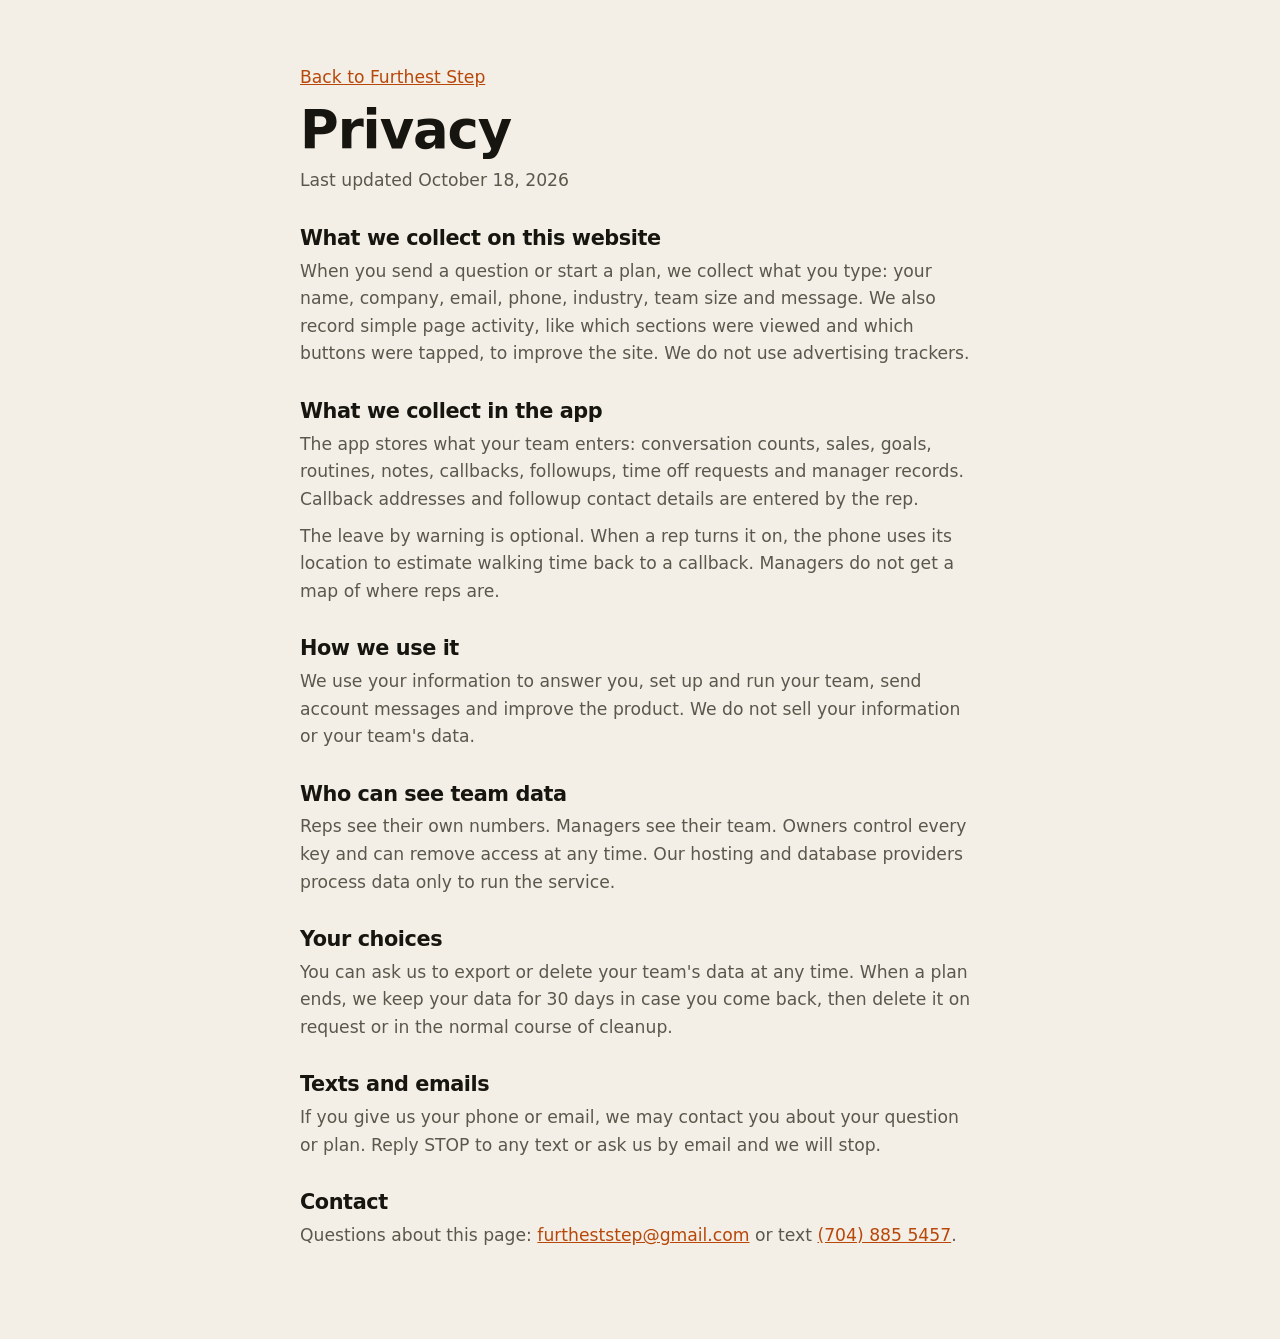
==== commit e54ca7c2: "Owner first rebuild" ====
--- a/privacy.html
+++ b/privacy.html
@@ -1,7 +1,7 @@
 <!doctype html><html lang="en"><head><meta charset="utf-8"><meta name="viewport" content="width=device-width,initial-scale=1">
 <title>Privacy | Furthest Step</title>
 <link href="https://api.fontshare.com/v2/css?f[]=cabinet-grotesk@700,800&f[]=satoshi@400,500,700&display=swap" rel="stylesheet">
-<link rel="stylesheet" href="./base.css"><link rel="stylesheet" href="./style.css?v=15"></head><body><main class="legal">
+<link rel="stylesheet" href="./base.css?v=17"><link rel="stylesheet" href="./style.css?v=17"></head><body><main class="legal">
 <p><a href="./index.html">Back to Furthest Step</a></p><h1>Privacy</h1><p>Last updated October 18, 2026</p><h2>What we collect on this website</h2>
 <p>When you send a question or start a plan, we collect what you type: your name, company, email, phone, industry, team size and message. We also record simple page activity, like which sections were viewed and which buttons were tapped, to improve the site. We do not use advertising trackers.</p>
 <h2>What we collect in the app</h2>
@@ -14,4 +14,4 @@
 <h2>Your choices</h2>
 <p>You can ask us to export or delete your team's data at any time. When a plan ends, we keep your data for 30 days in case you come back, then delete it on request or in the normal course of cleanup.</p>
 <h2>Texts and emails</h2>
-<p>If you give us your phone or email, we may contact you about your question or plan. Reply STOP to any text or ask us by email and we will stop.</p><h2>Contact</h2><p>Questions about this page: <a href="mailto:furtheststep@gmail.com">furtheststep@gmail.com</a> or text <a href="sms:+17048855457">(704) 885-5457</a>.</p></main></body></html>+<p>If you give us your phone or email, we may contact you about your question or plan. Reply STOP to any text or ask us by email and we will stop.</p><h2>Contact</h2><p>Questions about this page: <a href="mailto:furtheststep@gmail.com">furtheststep@gmail.com</a> or text <a href="sms:+17048855457">(704) 885 5457</a>.</p></main></body></html>
--- a/style.css
+++ b/style.css
@@ -109,32 +109,6 @@
 .coach p{font-size:12px;line-height:1.45}
 .scr-foot{margin-top:auto;display:flex;justify-content:space-between;font-size:10px;color:var(--color-faint)}
 
-/* marquee */
-.marq{background:var(--color-primary);color:var(--color-primary-ink);overflow:hidden;padding-block:1rem;border-block:2px solid var(--color-ink)}
-.marq-track{display:flex;gap:3rem;width:max-content;animation:marq 38s linear infinite;font-family:var(--font-display);font-weight:800;font-size:var(--text-xl);letter-spacing:-.01em}
-.marq-track span{display:flex;align-items:center;gap:3rem;white-space:nowrap}
-.marq-track span::after{content:"";width:14px;height:14px;background:var(--color-ink);transform:rotate(45deg)}
-@keyframes marq{to{transform:translateX(-50%)}}
-
-/* tally vs coach */
-.tally-grid{display:grid;grid-template-columns:1fr auto 1fr;gap:clamp(1rem,3vw,2.5rem);align-items:stretch}
-.card{background:var(--color-surface);border:1px solid var(--color-line);border-radius:var(--radius-lg);padding:clamp(1.4rem,3vw,2.2rem);box-shadow:var(--shadow)}
-.sheet{background:repeating-linear-gradient(#FBF9F4 0 31px,#E4DCCB 31px 32px);position:relative}
-.sheet h3,.sheet .muted{background:#FBF9F4;display:inline-block;padding-right:.4rem}
-.sheet-row{display:grid;grid-template-columns:110px 1fr;align-items:center;height:32px;font-weight:600;font-size:var(--text-sm)}
-.tal{display:flex;gap:6px;align-items:center}
-.tal svg{width:46px;height:28px;overflow:visible}
-.tal path{stroke:#2B2A8C;stroke-width:2.4;fill:none;stroke-linecap:round;stroke-dasharray:40;stroke-dashoffset:40}
-.in .tal path{animation:draw .35s ease forwards}
-@keyframes draw{to{stroke-dashoffset:0}}
-.arrow-col{display:grid;place-items:center}
-.arrow-col svg{width:64px;height:64px;color:var(--color-primary)}
-.tell{display:grid;gap:.8rem;margin-top:1.2rem}
-.tell div{display:flex;gap:.7rem;align-items:flex-start;font-size:var(--text-sm)}
-.tell div::before{content:"";flex:none;width:20px;height:20px;border-radius:50%;margin-top:2px;background:var(--color-primary) url("data:image/svg+xml,%3Csvg xmlns='http://www.w3.org/2000/svg' viewBox='0 0 24 24' fill='none' stroke='%231A0F05' stroke-width='3.5' stroke-linecap='round' stroke-linejoin='round'%3E%3Cpath d='M5 12l5 5L20 7'/%3E%3C/svg%3E") center/12px no-repeat}
-.sheet .tell div::before{background:#C9C1AE url("data:image/svg+xml,%3Csvg xmlns='http://www.w3.org/2000/svg' viewBox='0 0 24 24' fill='none' stroke='%23fff' stroke-width='3.5' stroke-linecap='round'%3E%3Cpath d='M6 6l12 12M18 6L6 18'/%3E%3C/svg%3E") center/11px no-repeat}
-@media (max-width:860px){.tally-grid{grid-template-columns:1fr}.arrow-col svg{transform:rotate(90deg)}}
-
 /* demo */
 .demo{display:grid;grid-template-columns:.9fr 1.1fr;gap:clamp(2rem,5vw,4.5rem);align-items:center}
 .demo-steps{display:grid;gap:1.4rem;margin-top:2rem}
@@ -229,29 +203,6 @@
 @media (max-width:980px){.mgr{grid-template-columns:1fr}}
 @media (max-width:560px){.kpis{grid-template-columns:repeat(2,1fr)}.kpi:nth-child(2){border-right:0}.kpi:nth-child(-n+2){border-bottom:1px solid var(--color-line)}.rrow{grid-template-columns:80px 1fr 60px}}
 
-/* photo band */
-.band{position:relative;min-height:62vh;display:grid;align-items:end;color:var(--color-paper);overflow:hidden;padding:0}
-.band img{position:absolute;inset:-10% 0;width:100%;height:120%;object-fit:cover;will-change:transform}
-.band::after{content:"";position:absolute;inset:0;background:linear-gradient(0deg,rgba(23,21,15,.92),rgba(23,21,15,.15) 70%)}
-.band .wrap{position:relative;z-index:1;padding-block:4rem;width:100%}
-.band blockquote{font-family:var(--font-display);font-weight:800;font-size:var(--text-2xl);line-height:1.05;letter-spacing:-.02em;max-width:22ch}
-.band blockquote em{font-style:normal;color:var(--color-primary)}
-
-/* ROI */
-.roi{display:grid;grid-template-columns:1fr 1fr;gap:clamp(1.5rem,4vw,3rem);align-items:stretch}
-.sliders{display:grid;gap:1.6rem}
-.sl label{display:flex;justify-content:space-between;font-weight:700;font-size:var(--text-sm);margin-bottom:.6rem;gap:1rem}
-.sl label output{font-family:var(--font-display);font-size:1.3rem;font-variant-numeric:tabular-nums}
-input[type=range]{width:100%;accent-color:var(--color-primary);height:28px}
-.sl small{color:var(--color-muted);font-size:var(--text-xs)}
-.roi-out{background:var(--color-ink);color:var(--color-paper);border-radius:var(--radius-lg);padding:clamp(1.5rem,4vw,2.5rem);display:grid;gap:1.2rem;align-content:center}
-.roi-out .big{font-family:var(--font-display);font-weight:800;font-size:clamp(2.6rem,6vw,4.6rem);line-height:1;color:var(--color-primary);font-variant-numeric:tabular-nums;letter-spacing:-.03em}
-.roi-lines{display:grid;gap:.5rem;font-size:var(--text-sm);color:#D6CFBF}
-.roi-lines div{display:flex;justify-content:space-between;border-bottom:1px dashed #3A362D;padding-bottom:.5rem;gap:1rem}
-.roi-lines b{color:var(--color-paper);font-variant-numeric:tabular-nums}
-.fine{font-size:var(--text-xs);color:var(--color-faint)}
-@media (max-width:900px){.roi{grid-template-columns:1fr}}
-
 /* pricing */
 .plans{display:grid;grid-template-columns:repeat(3,1fr);gap:1.2rem;align-items:stretch}
 .plan{background:var(--color-surface);border:1.5px solid var(--color-line);border-radius:var(--radius-lg);padding:2rem;display:flex;flex-direction:column;gap:1.2rem;position:relative}
@@ -334,8 +285,6 @@
 .rv.in{opacity:1;transform:none}
 .rv.d1{transition-delay:.08s}.rv.d2{transition-delay:.16s}.rv.d3{transition-delay:.24s}.rv.d4{transition-delay:.32s}
 @media (prefers-reduced-motion:reduce){.rv{opacity:1;transform:none}}
-.mobile-cta{display:none}
-@media (max-width:640px){.mobile-cta{display:flex;position:fixed;left:1rem;right:1rem;bottom:1rem;z-index:40;box-shadow:0 12px 30px rgba(0,0,0,.35);transform:translateY(140%);transition:transform .35s ease}.mobile-cta.show{transform:none}}
 
 /* owner dashboard */
 .owner{position:fixed;inset:0;z-index:200;background:var(--color-bg);overflow:auto;display:none}
@@ -369,107 +318,10 @@
 .cb span{color:var(--color-primary-deep);font-weight:700}
 .hero-proof > span{gap:.6rem}
 
-@media (max-width:980px){.mgr .report{order:2}}
 .demo-ind{white-space:nowrap;display:flex;align-items:center;gap:.6rem;margin-top:.8rem;font-size:var(--text-xs);font-weight:700;text-transform:uppercase;letter-spacing:.08em;color:#BDB6A6}
 .demo-ind select{flex:1;min-width:0;max-width:260px;padding:.55rem .7rem;border-radius:10px;border:1px solid rgba(255,255,255,.18);background:rgba(255,255,255,.06);color:#fff;font:inherit;font-size:var(--text-sm);text-transform:none;letter-spacing:0;font-weight:500}
 .demo-ind select option{color:#17150F}
 .demo>*,.demo-panel>*{min-width:0}
-/* why it pays */
-.why-math{background:var(--color-ink);color:var(--color-paper);border-radius:var(--radius-lg);padding:clamp(1.4rem,4vw,2.6rem);box-shadow:var(--shadow-lg)}
-.wm-head{display:flex;justify-content:space-between;gap:1rem;flex-wrap:wrap;align-items:baseline}
-.wm-note{font-size:var(--text-xs);color:#A9A293}
-.wm-row{display:flex;align-items:stretch;gap:clamp(.5rem,2vw,1.2rem);margin-top:1.4rem}
-.wm{flex:1;min-width:0;background:rgba(255,255,255,.05);border:1px solid rgba(255,255,255,.1);border-radius:16px;padding:1rem 1.1rem;display:flex;flex-direction:column;gap:.2rem}
-.wm small{font-size:var(--text-xs);color:#BDB6A6;font-weight:700;text-transform:uppercase;letter-spacing:.06em}
-.wm b{font-family:var(--font-display);font-size:clamp(2rem,5vw,3.4rem);line-height:1;font-weight:800;font-variant-numeric:tabular-nums}
-.wm span{font-size:var(--text-sm);color:#BDB6A6}
-.wm.hl{background:var(--color-primary);border-color:var(--color-primary);color:var(--color-primary-ink)}
-.wm.hl small,.wm.hl span{color:var(--color-primary-ink)}
-.wm.op{flex:0 0 auto;background:none;border:0;padding:0;justify-content:center;font-family:var(--font-display);font-size:2rem;color:#A9A293}
-.wm-bar{display:flex;height:14px;border-radius:9px;overflow:hidden;background:rgba(255,255,255,.08);margin-top:1.6rem}
-.wm-bar i{display:block;height:100%;width:0;transition:width 1.1s cubic-bezier(.2,.8,.2,1)}
-.wm-bar i:first-child{background:#A9A293}.wm-bar i:last-child{background:var(--color-primary)}
-.wm-foot{margin-top:.9rem;color:#DCD5C6;font-size:var(--text-base)}
-.wm-foot b{color:#fff}
-.why-grid{display:grid;grid-template-columns:repeat(3,1fr);gap:1rem;margin-top:1.6rem}
-.wg{background:var(--color-surface);border:1px solid var(--color-line);border-radius:var(--radius);padding:1.4rem;transition:transform .25s,box-shadow .25s}
-.wg:hover{transform:translateY(-3px);box-shadow:var(--shadow)}
-.wg-n{font-family:var(--font-display);font-weight:800;font-size:clamp(1.8rem,3.5vw,2.4rem);color:var(--color-primary-deep);line-height:1}
-.wg h3{margin-top:.6rem;font-size:var(--text-lg)}
-.wg p{margin-top:.35rem;color:var(--color-muted);font-size:var(--text-sm)}
-.time{display:grid;grid-template-columns:1fr 1.1fr;gap:clamp(1.5rem,4vw,3rem);margin-top:1.6rem;background:var(--color-surface-2);border-radius:var(--radius-lg);padding:clamp(1.4rem,4vw,2.4rem);align-items:center}
-.time h3{font-size:var(--text-xl);margin-top:.4rem}
-.time .muted{margin-top:.5rem;font-size:var(--text-sm)}
-.time-list{list-style:none;padding:0;margin:0;display:grid;gap:.5rem}
-.time-list li{display:flex;justify-content:space-between;gap:1rem;padding:.75rem 1rem;background:var(--color-surface);border-radius:12px;font-size:var(--text-sm)}
-.time-list li b{white-space:nowrap}
-.time-list li.tot{background:var(--color-ink);color:var(--color-paper)}
-.time-list li.tot b{color:var(--color-primary)}
-.risk{display:grid;grid-template-columns:repeat(4,1fr);gap:1rem;margin-top:1.6rem}
-.risk div{border-top:3px solid var(--color-primary);padding-top:.8rem;display:flex;flex-direction:column}
-.risk b{font-family:var(--font-display);font-size:var(--text-lg)}
-.risk span{color:var(--color-muted);font-size:var(--text-sm)}
-@media (max-width:860px){.why-grid{grid-template-columns:1fr 1fr}.time{grid-template-columns:1fr}.risk{grid-template-columns:1fr 1fr}}
-@media (max-width:600px){.wm-row{flex-direction:column}.wm.op{display:none}.why-grid{grid-template-columns:1fr}.wm b{font-size:2.4rem}}
-.be{margin-top:.35rem;font-size:var(--text-xs);font-weight:700;color:var(--color-primary-deep)}.dark .be,.plan.feat .be{color:var(--color-primary)}
-/* live example */
-.lvx{margin-top:1.6rem;background:var(--color-surface);border:1px solid var(--color-line);border-radius:var(--radius-lg);padding:clamp(1.2rem,3.5vw,2.2rem);box-shadow:var(--shadow)}
-.live-head{display:flex;justify-content:space-between;align-items:flex-end;gap:1rem;flex-wrap:wrap}
-.live-head h3{font-size:var(--text-xl);margin-top:.3rem}
-.live-head .btn{padding:.6rem 1rem}
-.live-grid{display:grid;grid-template-columns:1fr 1fr;gap:1.2rem;margin-top:1.2rem}
-.live-grid>*{min-width:0}
-.lv-rep,.lv-own{background:var(--color-surface-2);border-radius:18px;padding:1.1rem;display:flex;flex-direction:column;gap:.8rem}
-.lv-top{display:flex;justify-content:space-between;gap:.5rem;font-size:var(--text-sm)}
-.lv-top span{color:var(--color-primary-deep);font-weight:700}
-.lv-days{display:flex;gap:.35rem}
-.lv-days button{flex:1;padding:.45rem 0;border-radius:9px;font-size:var(--text-xs);font-weight:700;background:var(--color-surface);color:var(--color-muted);border:1px solid var(--color-line);transition:background .3s,color .3s}
-.lv-days button[aria-selected=true]{background:var(--color-ink);color:var(--color-paper);border-color:var(--color-ink)}
-.lv-ctr{display:grid;grid-template-columns:repeat(4,1fr);gap:.4rem}
-.lv-ctr div{background:var(--color-surface);border-radius:10px;padding:.5rem .3rem;text-align:center;border:1px solid var(--color-line)}
-.lv-ctr div:last-child{background:var(--color-ink);color:var(--color-paper)}
-.lv-ctr b{display:block;font-family:var(--font-display);font-size:1.05rem}
-.lv-ctr strong{display:block;font-size:1.3rem;font-variant-numeric:tabular-nums}
-.lv-ctr small{font-size:10px;color:inherit;opacity:.75}
-.lv-fun{display:grid;gap:.3rem}
-.lv-fun .frow{display:grid;grid-template-columns:70px 1fr 26px;align-items:center;gap:.5rem;font-size:var(--text-xs)}
-.lv-fun .fbar{height:8px;background:var(--color-surface);border-radius:6px;overflow:hidden}
-.lv-fun .fbar i{display:block;height:100%;background:var(--color-ink);width:0;transition:width .8s cubic-bezier(.2,.8,.2,1)}
-.lv-fun .frow:last-child .fbar i{background:var(--color-primary)}
-.lv-fun em{font-style:normal;text-align:right;font-variant-numeric:tabular-nums}
-.lv-coach{background:var(--color-ink);color:var(--color-paper);border-radius:12px;padding:.8rem .9rem;min-height:5.4rem}
-.lv-coach small{font-size:10px;font-weight:700;text-transform:uppercase;letter-spacing:.08em;color:var(--color-primary)}
-.lv-coach p{font-size:var(--text-sm);margin-top:.25rem;transition:opacity .3s}
-.lv-week{display:flex;justify-content:space-between;align-items:baseline;font-size:var(--text-sm)}
-.lv-week b{font-family:var(--font-display);font-size:1.5rem}
-.lv-week em{font-family:var(--font-body);font-style:normal;font-size:var(--text-xs);color:var(--color-muted);font-weight:500}
-.lv-money small{display:block;font-size:var(--text-xs);font-weight:700;text-transform:uppercase;letter-spacing:.06em;color:var(--color-muted)}
-.lv-money b{display:block;font-family:var(--font-display);font-size:clamp(2.2rem,5vw,3rem);line-height:1.05;font-variant-numeric:tabular-nums}
-.lv-money span{font-size:var(--text-sm);color:var(--color-muted)}
-.lv-chart{position:relative;height:150px;background:var(--color-surface);border-radius:12px;padding:10px 8px 6px}
-.lv-bars{position:absolute;inset:10px 8px 6px;display:flex;align-items:flex-end;gap:2px}
-.lv-bars i{flex:1;background:var(--color-line);border-radius:3px 3px 0 0;height:0;transition:height .35s,background .35s}
-.lv-bars i.on{background:var(--color-ink)}
-.lv-bars i.paid{background:var(--color-primary)}
-.lv-cost{position:absolute;left:8px;right:8px;border-top:2px dashed var(--color-primary-deep);z-index:1}
-.lv-cost span{position:absolute;right:0;top:-1.35rem;font-size:10px;font-weight:700;color:var(--color-primary-deep);background:var(--color-surface);padding:0 .3rem}
-.lv-paid{font-weight:700;font-size:var(--text-sm);min-height:1.4em}
-.lv-paid.hit{color:var(--color-primary-deep)}
-.lv-note{font-size:var(--text-xs);color:var(--color-muted)}
-@media (max-width:820px){.live-grid{grid-template-columns:1fr}}
-.plays{display:grid;grid-template-columns:repeat(3,1fr);gap:1rem}
-.play{background:var(--color-surface);border-radius:var(--radius);padding:1.4rem;border:1px solid var(--color-line)}
-.play>b{display:grid;place-items:center;width:2.2rem;height:2.2rem;border-radius:50%;background:var(--color-primary);color:var(--color-primary-ink);font-family:var(--font-display)}
-.play h3{margin-top:.8rem;font-size:var(--text-lg)}
-.play p{margin-top:.35rem;color:var(--color-muted);font-size:var(--text-sm)}
-.launch{margin-top:1.6rem;background:var(--color-ink);color:var(--color-paper);border-radius:var(--radius-lg);padding:clamp(1.4rem,4vw,2.4rem)}
-.launch h3{font-size:var(--text-xl)}
-.launch-steps{list-style:none;padding:0;margin:1.2rem 0 0;display:grid;grid-template-columns:repeat(5,1fr);gap:1rem}
-.launch-steps li{border-top:3px solid var(--color-primary);padding-top:.8rem;display:flex;flex-direction:column;gap:.3rem}
-.launch-steps b{font-family:var(--font-display);font-size:var(--text-lg)}
-.launch-steps span{font-size:var(--text-sm);color:#C9C2B3}
-@media (max-width:900px){.plays{grid-template-columns:1fr 1fr}.launch-steps{grid-template-columns:1fr 1fr}}
-@media (max-width:600px){.plays,.launch-steps{grid-template-columns:1fr}}
 .vs-wrap{overflow-x:auto;background:var(--color-surface);border:1px solid var(--color-line);border-radius:var(--radius-lg);box-shadow:var(--shadow)}
 .vs{width:100%;border-collapse:collapse;min-width:620px;font-size:var(--text-sm)}
 .vs th,.vs td{padding:.9rem 1rem;border-bottom:1px solid var(--color-line);text-align:center}
@@ -479,11 +331,6 @@
 .vs .us{background:var(--color-ink);color:var(--color-paper);border-radius:14px 14px 0 0}
 .vs td.y{background:rgba(242,106,27,.1);color:var(--color-primary-deep);font-weight:800;font-size:1.1rem}
 .vs tr:last-child th,.vs tr:last-child td{border-bottom:0}
-.angle{display:grid;grid-template-columns:repeat(3,1fr);gap:1rem;margin-top:1.6rem}
-.angle div{border-left:3px solid var(--color-primary);padding-left:1rem;display:flex;flex-direction:column;gap:.3rem}
-.angle b{font-family:var(--font-display);font-size:var(--text-lg)}
-.angle span{color:var(--color-muted);font-size:var(--text-sm)}
-@media (max-width:760px){.angle{grid-template-columns:1fr}}
 .fx{display:grid;grid-template-columns:1.15fr 1fr .85fr;gap:1rem;align-items:start}
 .fx-col{background:var(--color-surface);border:1px solid var(--color-line);border-radius:var(--radius-lg);padding:1.4rem}
 .fx-col h3{font-size:var(--text-lg);padding-bottom:.7rem;border-bottom:3px solid var(--color-primary)}
@@ -501,3 +348,301 @@
 .legal h2{font-size:var(--text-lg);margin:2rem 0 .5rem}
 .legal p,.legal li{color:var(--color-muted);margin-bottom:.6rem}
 .legal a{color:var(--color-primary-deep)}
+
+/* ===== v17 owner first rebuild ===== */
+input[type=range]{width:100%;accent-color:var(--color-primary);height:32px;cursor:pointer}
+.fine{font-size:var(--text-xs);color:var(--color-faint)}
+section{padding-block:clamp(3rem,6vw,5rem)}
+.tint{background:var(--color-surface-2)}
+.sec-head.center{margin-inline:auto;text-align:center;justify-items:center}
+.ex-tag{display:inline-block;font-size:11px;font-weight:800;letter-spacing:.08em;text-transform:uppercase;padding:.25rem .55rem;border-radius:99px;background:rgba(242,106,27,.14);color:var(--color-primary-deep);vertical-align:middle}
+.dark .ex-tag{background:rgba(242,106,27,.2);color:var(--color-primary)}
+
+/* header + mobile menu */
+.hdr-right{display:flex;align-items:center;gap:.6rem}
+.nav-cta{display:none}
+.menu-btn{display:none;width:44px;height:44px;border-radius:12px;flex-direction:column;justify-content:center;align-items:center;gap:5px;color:var(--color-paper)}
+.menu-btn span{display:block;width:20px;height:2px;border-radius:2px;background:currentColor;transition:transform .25s ease,opacity .25s ease}
+.hdr.solid .menu-btn,.hdr.menu-open .menu-btn{color:var(--color-text)}
+.hdr.menu-open .menu-btn span:nth-child(1){transform:translateY(7px) rotate(45deg)}
+.hdr.menu-open .menu-btn span:nth-child(2){opacity:0}
+.hdr.menu-open .menu-btn span:nth-child(3){transform:translateY(-7px) rotate(-45deg)}
+.hdr.menu-open{background:rgba(243,239,230,.98);box-shadow:0 1px 0 var(--color-line)}
+.hdr.menu-open .brand{color:var(--color-text)}
+@media (max-width:900px){
+  .menu-btn{display:flex}
+  .nav{display:none;position:absolute;top:68px;left:0;right:0;flex-direction:column;align-items:stretch;gap:0;background:var(--color-bg);padding:.5rem clamp(1.1rem,4vw,2.5rem) 1.2rem;box-shadow:0 18px 30px rgba(23,21,15,.15);border-bottom:1px solid var(--color-line)}
+  .hdr.menu-open .nav{display:flex}
+  .nav a{color:var(--color-text)!important;font-size:var(--text-base);font-weight:700;padding:.9rem 0;border-bottom:1px solid var(--color-line);min-height:44px}
+  .nav-cta{display:inline-flex;margin-top:1rem}
+}
+@media (max-width:520px){.hdr-cta{display:none}}
+
+/* hero */
+.hero{min-height:min(100svh,820px);padding-block:5.8rem 3rem}
+.hero h1{font-size:clamp(2.3rem,1.4rem + 3.2vw,4.1rem);line-height:1}
+.hero h1 em{font-style:normal;color:var(--color-primary);display:block;margin-top:.15em}
+.hero .lede{max-width:52ch}
+.hero-price{margin-top:1.1rem;font-size:var(--text-sm);color:#D6CFBF;max-width:60ch}
+.hero-price b{color:var(--color-paper)}
+.hero-trust{margin-top:1.6rem;padding-top:1.2rem;border-top:1px solid rgba(243,239,230,.16);display:flex;flex-wrap:wrap;gap:.6rem 1.4rem;align-items:center;font-size:var(--text-sm);color:#BDB6A6}
+.hero-trust p{flex-basis:100%}
+.hero-text{color:var(--color-paper);font-weight:700;text-decoration:underline;text-decoration-color:var(--color-primary);text-underline-offset:4px;min-height:44px;display:inline-flex;align-items:center}
+.hero-text:hover{color:var(--color-primary)}
+.hero-video{display:inline-flex;align-items:center;gap:.6rem;color:var(--color-paper);font-weight:700;min-height:44px}
+.hero-video[hidden]{display:none}
+.hero-video span{width:34px;height:34px;border-radius:50%;background:var(--color-primary);display:grid;place-items:center}
+.hero-video span::after{content:"";border-left:11px solid var(--color-primary-ink);border-top:7px solid transparent;border-bottom:7px solid transparent;margin-left:3px}
+
+/* owner board */
+.board-sec .sec-head{margin-bottom:2rem}
+.ob{display:grid;grid-template-columns:1.45fr .85fr;gap:1rem;align-items:start}
+.ob>*{min-width:0}
+.ob-main,.ob-detail,.scrub{background:var(--color-surface);border:1px solid var(--color-line);border-radius:var(--radius-lg);box-shadow:var(--shadow)}
+.ob-head{display:flex;justify-content:space-between;align-items:center;gap:.8rem;flex-wrap:wrap;padding:1rem 1.2rem;border-bottom:1px solid var(--color-line)}
+.ob-head>div:first-child{display:flex;align-items:center;gap:.6rem}
+.ob-head b{font-family:var(--font-display);font-size:1.15rem}
+.periods button{font-size:var(--text-xs);padding:.5rem .8rem;min-height:36px}
+.ob-std{display:grid;grid-template-columns:auto 1fr;gap:.6rem 1.2rem;align-items:center;padding:.9rem 1.2rem;border-bottom:1px solid var(--color-line);background:var(--color-bg)}
+.ob-std-l{display:flex;flex-wrap:wrap;align-items:center;gap:.5rem;font-size:var(--text-xs);font-weight:800;text-transform:uppercase;letter-spacing:.08em;color:var(--color-muted)}
+.ob-std select{font-size:var(--text-sm);text-transform:none;letter-spacing:0;font-weight:600;color:var(--color-text);padding:.5rem .6rem;border-radius:10px;border:1.5px solid var(--color-line);background:#fff;min-height:40px;max-width:100%}
+.ob-slider{display:flex;align-items:center;gap:.8rem;min-width:0}
+.ob-slider output{font-family:var(--font-display);font-weight:800;font-size:1.1rem;white-space:nowrap;min-width:4.4em;text-align:right}
+.ob-cols,.obr{display:grid;grid-template-columns:112px 150px 1fr 92px;gap:.8rem;align-items:center}
+.ob-cols{padding:.6rem 1.2rem 0;font-size:11px;font-weight:700;text-transform:uppercase;letter-spacing:.08em;color:var(--color-faint)}
+.nums{display:grid;grid-template-columns:repeat(4,1fr);text-align:center;font-variant-numeric:tabular-nums}
+.nums i{font-style:normal}
+.ob-cols .nums i{font-family:var(--font-display);font-size:.95rem;color:var(--color-text)}
+.ob-rows{padding:.3rem .6rem .4rem}
+.obr{width:100%;text-align:left;padding:.65rem .6rem;border-radius:12px;font-size:var(--text-sm);min-height:52px;border:1.5px solid transparent}
+.obr:hover{background:var(--color-bg)}
+.obr.sel{background:var(--color-bg);border-color:var(--color-ink)}
+.obr-name{display:flex;flex-direction:column;line-height:1.2}
+.obr-name small{font-size:11px;color:var(--color-muted)}
+.obr .nums i{font-weight:700}
+.obr .rbar{height:12px}
+.ob-sum{padding:.2rem 1.2rem 1.1rem;font-size:var(--text-sm);font-weight:700;color:var(--color-primary-deep)}
+.ob-detail{padding:1.2rem;display:grid;gap:.9rem;position:sticky;top:84px}
+.ob-empty{color:var(--color-muted);font-size:var(--text-sm);padding:2.5rem .5rem;text-align:center}
+.obd-head{display:flex;justify-content:space-between;align-items:center;gap:.6rem;flex-wrap:wrap}
+.obd-head b{font-family:var(--font-display);font-size:1.4rem}
+.obd-fun .frow{grid-template-columns:76px 1fr 30px;font-size:var(--text-xs)}
+.obd-block small{display:block;font-size:11px;font-weight:800;letter-spacing:.1em;text-transform:uppercase;color:var(--color-primary-deep);margin-bottom:.25rem}
+.obd-block p{font-size:var(--text-sm)}
+.obd-block.dark{background:var(--color-ink);color:var(--color-paper);border-radius:14px;padding:.9rem 1rem}
+.obd-block.dark small{color:var(--color-primary)}
+.obd-text{background:var(--color-bg);border:1px dashed var(--color-line);border-radius:12px;padding:.7rem .8rem}
+.obd-copy{margin-top:.6rem;min-height:44px;padding:.7rem 1.1rem}
+.scrub{margin-top:1rem;padding:1.2rem 1.4rem;display:grid;gap:.6rem}
+.scrub-head{display:flex;justify-content:space-between;align-items:flex-end;gap:1rem;flex-wrap:wrap}
+.scrub-head h3{font-size:var(--text-lg);margin-top:.2rem}
+.scrub-ticks{display:flex;justify-content:space-between;font-size:11px;color:var(--color-faint);font-weight:700;margin-top:-.3rem}
+.scrub-out{display:grid;grid-template-columns:auto 1fr auto;gap:1.2rem;align-items:center;background:var(--color-ink);color:var(--color-paper);border-radius:16px;padding:1rem 1.2rem;min-height:5.2rem}
+.scrub-time{font-family:var(--font-display);font-weight:800;font-size:1.6rem;color:var(--color-primary);white-space:nowrap;font-variant-numeric:tabular-nums}
+.scrub-out p{font-size:var(--text-sm);color:#E6E0D2}
+.scrub-tot{display:flex;gap:.7rem;align-items:center;font-size:11px;color:#A8A190;white-space:nowrap}
+.scrub-tot b{display:flex;flex-direction:column;align-items:center;font-family:var(--font-display);font-size:1.05rem;color:var(--color-paper);font-variant-numeric:tabular-nums;min-width:2ch}
+.scrub-tot b i{font-style:normal;font-size:10px;color:var(--color-primary)}
+.ob-cta{display:flex;align-items:center;gap:1.2rem;flex-wrap:wrap;margin-top:1.4rem;font-size:var(--text-sm)}
+@media (max-width:1100px){.ob-cols,.obr{grid-template-columns:96px 132px 1fr 84px;gap:.6rem}}
+@media (max-width:980px){.ob{grid-template-columns:1fr}.ob-detail{position:static}.scrub-out{grid-template-columns:auto 1fr}.scrub-tot{grid-column:1/-1}}
+@media (max-width:640px){
+  .ob-std{grid-template-columns:1fr}
+  .ob-cols{display:none}
+  .obr{grid-template-columns:1fr auto;grid-template-areas:"name flag" "nums nums" "bar bar";gap:.45rem .6rem}
+  .obr-name{grid-area:name;flex-direction:row;align-items:baseline;gap:.5rem}
+  .obr .flag{grid-area:flag}
+  .obr .nums{grid-area:nums;text-align:left}
+  .obr .nums i::before{font-family:var(--font-display);color:var(--color-faint);margin-right:.25rem;font-weight:800}
+  .obr .nums i:nth-child(1)::before{content:"D"}.obr .nums i:nth-child(2)::before{content:"P"}.obr .nums i:nth-child(3)::before{content:"C"}.obr .nums i:nth-child(4)::before{content:"S"}
+  .obr .rbar{grid-area:bar}
+  .scrub{padding:1rem}
+  .scrub-out{grid-template-columns:1fr;gap:.5rem}
+  .scrub-tot{justify-content:space-between;flex-wrap:wrap}
+}
+
+/* rep demo */
+.demo{grid-template-columns:.8fr 1.2fr}
+.demo-panel{grid-template-columns:1fr auto}
+.demo-steps{margin-top:1.6rem;gap:1.1rem}
+.chip{min-height:44px}
+.scr-foot{font-size:12px;align-items:center}
+.scr-reset{font-size:12px;font-weight:700;color:var(--color-primary-deep);min-height:44px;min-width:44px;padding:0 .4rem;margin:-12px -6px -12px 0}
+.ctr .l{font-size:10px}
+.demo-panel .phone{width:260px}
+@media (max-width:980px){.demo{grid-template-columns:1fr}}
+@media (max-width:640px){.demo-panel{grid-template-columns:1fr}.demo-panel .phone{width:min(280px,80vw)}}
+
+/* leak calculator */
+.calc{display:grid;grid-template-columns:1.1fr .9fr;gap:1rem;align-items:start}
+.calc>*{min-width:0}
+.calc-in{background:var(--color-surface);border:1px solid var(--color-line);border-radius:var(--radius-lg);padding:clamp(1.2rem,3vw,1.8rem);display:grid;gap:1.1rem;align-content:start;box-shadow:var(--shadow)}
+.calc-grid{display:grid;grid-template-columns:1fr 1fr;gap:.9rem}
+.stp label,.calc-row label{display:grid;gap:.4rem;font-size:var(--text-xs);font-weight:700;color:var(--color-muted)}
+.stp label{display:flex;gap:.5rem;align-items:center;margin-bottom:.4rem}
+.stp label b{display:grid;place-items:center;width:26px;height:26px;border-radius:8px;background:var(--color-ink);color:var(--color-paper);font-family:var(--font-display);font-size:.9rem}
+.stp:last-child label b{background:var(--color-primary);color:var(--color-primary-ink)}
+.stepper{display:grid;grid-template-columns:44px 1fr 44px;border:1.5px solid var(--color-line);border-radius:12px;overflow:hidden;background:#fff}
+.stepper button{min-height:46px;font-size:1.3rem;font-weight:700;color:var(--color-text);background:var(--color-surface-2)}
+.stepper button:hover{background:var(--color-line)}
+.stepper input{border:0;text-align:center;font-family:var(--font-display);font-weight:800;font-size:1.3rem;width:100%;min-width:0;background:#fff;font-variant-numeric:tabular-nums;-moz-appearance:textfield;appearance:textfield}
+.stepper input::-webkit-inner-spin-button,.stepper input::-webkit-outer-spin-button{-webkit-appearance:none;margin:0}
+.stepper input[aria-invalid=true]{background:#FFF1E8;color:var(--color-warn)}
+.stepper:focus-within{border-color:var(--color-primary)}
+.calc-row{display:grid;grid-template-columns:repeat(3,1fr);gap:.9rem}
+.calc-row input{border:1.5px solid var(--color-line);border-radius:10px;padding:.7rem .8rem;background:#fff;font-size:var(--text-base);font-weight:700;width:100%;min-height:46px}
+.calc-row input:focus{outline:none;border-color:var(--color-primary)}
+.dollar,.pts,.pct{position:relative;display:block}
+.dollar input{padding-left:1.6rem}
+.dollar::before{content:"$";position:absolute;left:.8rem;top:50%;transform:translateY(-50%);font-weight:700;color:var(--color-muted)}
+.pts input,.pct input{padding-right:2.6rem}
+.pts::after,.pct::after{position:absolute;right:.8rem;top:50%;transform:translateY(-50%);font-weight:700;color:var(--color-muted);font-size:var(--text-xs)}
+.pts::after{content:"pts"}.pct::after{content:"%"}
+.targets summary{cursor:pointer;font-size:var(--text-sm);font-weight:700;color:var(--color-primary-deep);min-height:44px;display:flex;align-items:center}
+.targets .calc-row{margin-top:.4rem}
+.calc-err{font-size:var(--text-sm);font-weight:700;color:var(--color-warn);min-height:0}
+.calc-err:empty{display:none}
+.calc-out{background:var(--color-ink);color:var(--color-paper);border-radius:var(--radius-lg);padding:clamp(1.3rem,3vw,2rem);display:grid;gap:1rem;align-content:start;transition:opacity .25s}
+.calc-out.stale{opacity:.45}
+.calc-leak b{display:block;font-family:var(--font-display);font-size:var(--text-xl);color:var(--color-primary);line-height:1.1}
+.calc-leak span{display:block;font-size:var(--text-sm);color:#D6CFBF;margin-top:.35rem}
+.calc-rates{display:grid;grid-template-columns:repeat(3,1fr);gap:.5rem}
+.calc-rates div{border:1px solid #3A362D;border-radius:12px;padding:.6rem .7rem;display:flex;flex-direction:column}
+.calc-rates div.hit{border-color:var(--color-primary);background:rgba(242,106,27,.12)}
+.calc-rates small{font-size:11px;font-weight:700;color:#A8A190;text-transform:uppercase;letter-spacing:.06em}
+.calc-rates b{font-family:var(--font-display);font-size:1.5rem;font-variant-numeric:tabular-nums}
+.calc-rates span{font-size:11px;color:#A8A190}
+.calc-line{font-size:var(--text-sm);color:#E6E0D2}
+.calc-line b{color:var(--color-paper)}
+.calc-be{font-size:var(--text-sm);color:#D6CFBF;border-top:1px dashed #3A362D;padding-top:.9rem}
+.calc-out .btn{justify-self:start;white-space:normal;text-align:center}
+.calc-out .fine{color:#A8A190}
+@media (max-width:900px){.calc{grid-template-columns:1fr}}
+@media (max-width:560px){.calc-row{grid-template-columns:1fr}.calc-grid{grid-template-columns:1fr 1fr;gap:.7rem}.stepper{grid-template-columns:40px 1fr 40px}}
+
+/* industries */
+.ind-tabs{flex-wrap:nowrap;overflow-x:auto;scrollbar-width:thin;padding-bottom:.4rem;margin-bottom:1.4rem;scroll-snap-type:x proximity;-webkit-overflow-scrolling:touch}
+.tab{flex:none;white-space:nowrap;min-height:44px;scroll-snap-align:start}
+.ind-img{min-height:380px}
+.ind-body{gap:1rem}
+.stage small{display:block;font-size:11px;font-weight:800;color:var(--color-text);margin-top:.35rem;line-height:1.2}
+.stage:last-child small{color:var(--color-paper)}
+.objection .ex-tag{margin-bottom:.4rem}
+@media (min-width:1101px){.ind-tabs{flex-wrap:wrap;overflow:visible}}
+@media (max-width:900px){.ind-img{min-height:220px}}
+@media (max-width:640px){.ind-tabs{margin-inline:calc(-1 * clamp(1.1rem,4vw,2.5rem));padding-inline:clamp(1.1rem,4vw,2.5rem)}}
+
+/* coaching */
+.methods3{display:grid;grid-template-columns:1.2fr 1fr 1fr;gap:1rem}
+.methods3 .m{grid-column:auto}
+@media (max-width:900px){.methods3{grid-template-columns:1fr}}
+
+/* features */
+.roles{display:grid;grid-template-columns:repeat(3,1fr);gap:1rem}
+.role{background:var(--color-surface);border:1px solid var(--color-line);border-radius:var(--radius-lg);padding:1.4rem}
+.role h3{font-size:var(--text-xl);padding-bottom:.6rem;border-bottom:3px solid var(--color-primary);margin-bottom:.6rem}
+.role ul{list-style:none;display:grid;gap:.5rem;font-size:var(--text-sm)}
+.role li{display:flex;gap:.6rem}
+.role li::before{content:"";flex:none;width:7px;height:7px;margin-top:.55em;background:var(--color-primary);transform:rotate(45deg)}
+.fx-toggle{margin-top:1.4rem}
+.fx-toggle .btn{min-height:44px}
+.fx{margin-top:1.2rem}
+.fx[hidden]{display:none}
+@media (max-width:900px){.roles{grid-template-columns:1fr}}
+
+/* versus */
+.vs{min-width:0}
+.vs .us{border-radius:0}
+.vs thead th.us{border-radius:14px 14px 0 0}
+.vs td.y{font-size:var(--text-sm)}
+@media (max-width:700px){
+  .vs-wrap{background:none;border:0;box-shadow:none;overflow:visible}
+  .vs thead{display:none}
+  .vs,.vs tbody,.vs tr,.vs th,.vs td{display:block;width:100%}
+  .vs tr{background:var(--color-surface);border:1px solid var(--color-line);border-radius:var(--radius);margin-bottom:.8rem;overflow:hidden}
+  .vs tbody th{font-weight:800;font-family:var(--font-display);font-size:var(--text-base);border-bottom:0;padding:.9rem 1rem .5rem}
+  .vs td{display:flex;justify-content:space-between;gap:1rem;text-align:right;padding:.55rem 1rem;border-bottom:1px solid var(--color-line)}
+  .vs td::before{font-weight:700;color:var(--color-text);text-align:left}
+  .vs td:nth-of-type(1)::before{content:"Furthest Step"}
+  .vs td:nth-of-type(2)::before{content:"Paper tally"}
+  .vs td:nth-of-type(3)::before{content:"Map or canvassing apps"}
+  .vs tr td:last-child{border-bottom:0}
+}
+
+/* first 14 days */
+.days{list-style:none;display:grid;grid-template-columns:repeat(3,1fr);gap:1rem}
+.days li{border-top:4px solid var(--color-primary);background:var(--color-surface);border-radius:0 0 var(--radius) var(--radius);padding:1.2rem 1.3rem;display:flex;flex-direction:column;gap:.3rem;border-left:1px solid var(--color-line);border-right:1px solid var(--color-line);border-bottom:1px solid var(--color-line)}
+.days b{font-family:var(--font-display);font-size:var(--text-xl);color:var(--color-primary-deep)}
+.days p{font-size:var(--text-sm);color:var(--color-muted)}
+.tips{display:grid;grid-template-columns:repeat(3,1fr);gap:1rem;margin-top:1rem;font-size:var(--text-sm);color:var(--color-muted)}
+@media (max-width:820px){.days,.tips{grid-template-columns:1fr}}
+
+/* pricing */
+.plans{grid-template-columns:repeat(2,1fr);max-width:860px;margin-inline:auto}
+.plan{gap:.6rem}
+.plan .btn{margin-top:.8rem;min-height:48px}
+.plan-top{display:flex;justify-content:space-between;align-items:center;gap:.8rem;flex-wrap:wrap}
+.fits{font-size:11px;font-weight:800;letter-spacing:.06em;text-transform:uppercase;padding:.3rem .6rem;border-radius:99px;background:var(--color-surface-2);color:var(--color-muted)}
+.plan.feat .fits{background:rgba(242,106,27,.2);color:var(--color-primary)}
+.plan.feat{transform:none}
+.price{flex-wrap:wrap}
+.intro{font-size:var(--text-base)}
+.incl{max-width:860px;margin:1.2rem auto 0;background:var(--color-surface);border:1px solid var(--color-line);border-radius:var(--radius-lg);padding:1.3rem 1.5rem}
+.incl h3{font-size:var(--text-base);margin-bottom:.7rem}
+.incl ul{list-style:none;display:grid;grid-template-columns:1fr 1fr;gap:.5rem 1.4rem;font-size:var(--text-sm)}
+.incl li{display:flex;gap:.6rem}
+.incl li::before{content:"";flex:none;width:18px;height:18px;margin-top:2px;border-radius:50%;background:var(--color-primary) url("data:image/svg+xml,%3Csvg xmlns='http://www.w3.org/2000/svg' viewBox='0 0 24 24' fill='none' stroke='%231A0F05' stroke-width='3.5' stroke-linecap='round' stroke-linejoin='round'%3E%3Cpath d='M5 12l5 5L20 7'/%3E%3C/svg%3E") center/11px no-repeat}
+.guar{margin-top:1.6rem;gap:1rem 2rem}
+.more30{text-align:center;margin:1rem auto 0;font-size:var(--text-sm)}
+.more30 a{color:var(--color-primary-deep);font-weight:700}
+@media (max-width:980px){.plans{grid-template-columns:1fr 1fr;max-width:860px}}
+@media (max-width:640px){.plans{grid-template-columns:1fr}.incl ul{grid-template-columns:1fr}}
+
+/* faq + contact */
+.faq summary{min-height:44px}
+.way{min-height:56px}
+.f textarea{min-height:120px}
+
+/* footer */
+footer .wrap{justify-content:flex-start;gap:1rem 2rem}
+footer .brand{margin-right:auto}
+.foot-sms{font-weight:700;color:var(--color-primary)!important}
+footer a{min-height:44px;display:inline-flex;align-items:center}
+
+/* modal */
+.opt{font-weight:500;color:var(--color-faint)}
+.plan-note{font-size:var(--text-xs);color:var(--color-muted);min-height:0}
+.plan-note:empty{display:none}
+.modal-box .fine{color:var(--color-muted)}
+.modal-box input{min-height:46px}
+.done{display:grid;gap:.9rem;text-align:left}
+.done p{color:var(--color-muted)}
+.btn-big{font-size:var(--text-base);padding:1.15rem 1.4rem;width:100%}
+.done .btn-ghost{justify-self:start}
+.vid-box{width:min(960px,100%);padding:2.8rem 1rem 1rem;background:#0E0D0A}
+.vid-box video{width:100%;border-radius:12px;background:#000}
+
+/* mobile sticky bar */
+.mobile-cta{display:none}
+@media (max-width:640px){
+  .mobile-cta{display:flex;align-items:center;justify-content:space-between;gap:.8rem;position:fixed;left:.75rem;right:.75rem;bottom:calc(.75rem + env(safe-area-inset-bottom));z-index:40;background:var(--color-ink);color:var(--color-paper);border-radius:999px;padding:.45rem .45rem .45rem 1.2rem;box-shadow:0 12px 30px rgba(0,0,0,.35);font-size:var(--text-sm);transform:translateY(160%);transition:transform .35s ease}
+  .mobile-cta.show{transform:none}
+  .mobile-cta b{color:var(--color-primary)}
+  .mobile-cta .btn{padding:.85rem 1.2rem;min-height:44px}
+  footer{padding-bottom:calc(6.5rem + env(safe-area-inset-bottom))}
+}
+
+.sec-head{margin-bottom:clamp(1.8rem,3.5vw,2.6rem)}
+#versus .sec-head{max-width:1040px}
+#versus .sec-head h2{font-size:clamp(1.9rem,1.4rem + 2vw,2.9rem)}
+.ind-img{min-height:340px}
+.obr{min-height:48px;padding:.5rem .6rem}
+.faq details{padding-block:1rem}
+.scrub{gap:.5rem}
+.ob-detail{gap:.7rem;padding:1.1rem 1.2rem}
+.obd-fun .frow{margin:3px 0}
+.obd-text{padding:.6rem .75rem}
+.obd-copy{margin-top:.5rem}
+.ob-cta{margin-top:1rem}
+.ind-body{gap:.85rem;padding:clamp(1.3rem,3vw,2.2rem)}
+.calc-in{gap:.9rem}
